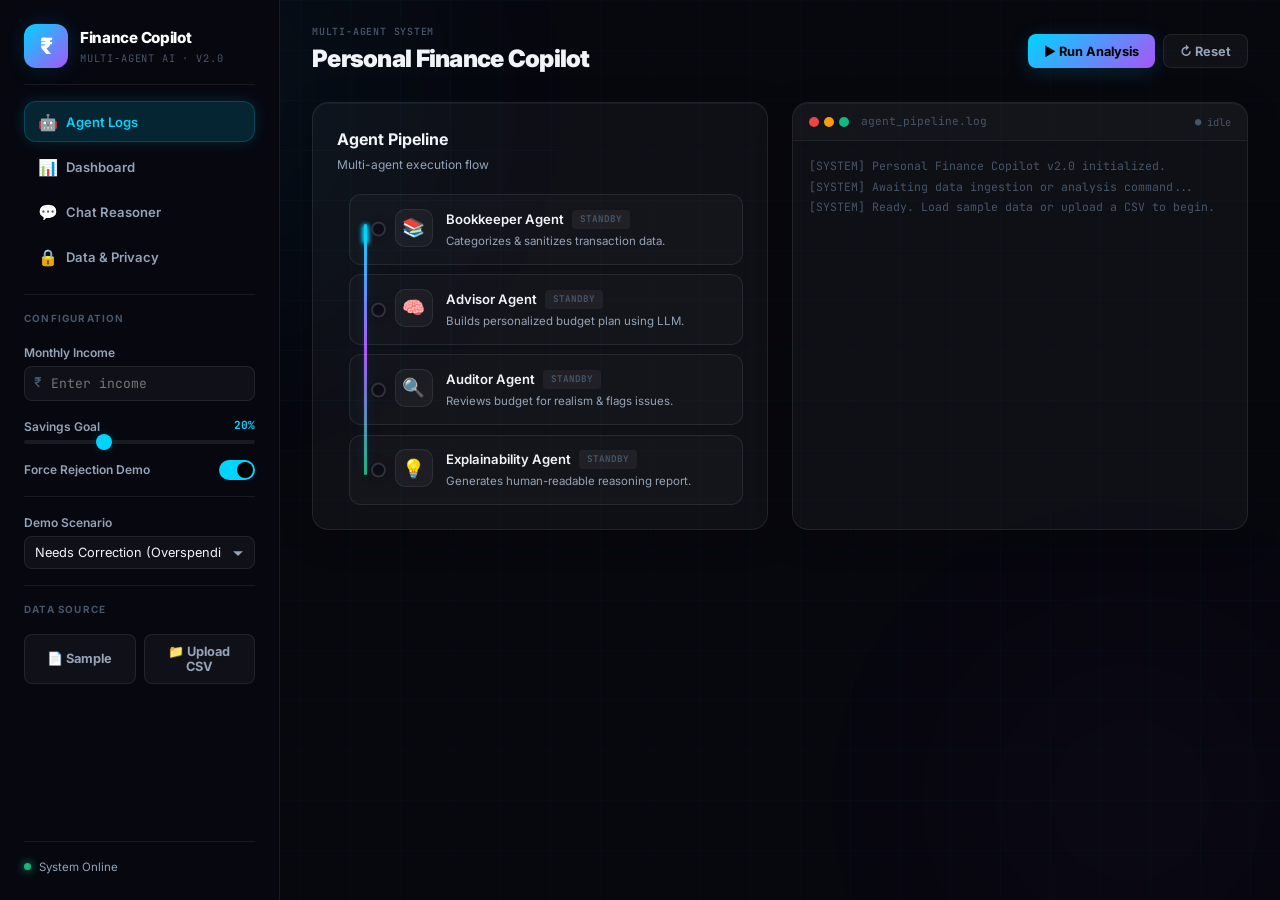
==== index.html @ b829ddfb "Initial commit: Personal Finance Copilot" ====
<!DOCTYPE html>
<html lang="en">
<head>
    <meta charset="UTF-8">
    <meta name="viewport" content="width=device-width, initial-scale=1.0">
    <title>Personal Finance Copilot — Multi-Agent AI System</title>
    <meta name="description" content="A self-correcting multi-agent AI copilot that categorizes transactions, builds realistic budgets, and suggests saving actions using agentic AI.">
    <link rel="preconnect" href="https://fonts.googleapis.com">
    <link href="https://fonts.googleapis.com/css2?family=Inter:wght@300;400;500;600;700;800;900&family=JetBrains+Mono:wght@400;500;600;700&display=swap" rel="stylesheet">
    <link rel="stylesheet" href="style.css">
</head>
<body>

    <!-- Animated Background -->
    <div class="bg-grid"></div>
    <div class="bg-glow bg-glow-1"></div>
    <div class="bg-glow bg-glow-2"></div>

    <!-- Rejection Flash -->
    <div class="rejection-flash" id="rejection-flash"></div>

    <!-- Mobile Header -->
    <header class="mobile-header" id="mobile-header">
        <button class="hamburger" id="hamburger" aria-label="Open menu">
            <span></span><span></span><span></span>
        </button>
        <span class="mobile-title">Personal Finance Copilot</span>
    </header>

    <!-- Sidebar Overlay -->
    <div class="sidebar-overlay" id="sidebar-overlay"></div>

    <!-- App Shell -->
    <div class="app-shell">

        <!-- SIDEBAR -->
        <aside class="sidebar" id="sidebar">
            <div class="sidebar-inner">

                <!-- Logo -->
                <div class="logo">
                    <div class="logo-icon">₹</div>
                    <div>
                        <div class="logo-name">Finance Copilot</div>
                        <div class="logo-tag">Multi-Agent AI · v2.0</div>
                    </div>
                </div>

                <div class="divider"></div>

                <!-- Navigation -->
                <nav class="nav" id="nav">
                    <button class="nav-item active" data-view="agents">
                        <span class="nav-emoji">🤖</span> Agent Logs
                    </button>
                    <button class="nav-item" data-view="dashboard">
                        <span class="nav-emoji">📊</span> Dashboard
                    </button>
                    <button class="nav-item" data-view="chat">
                        <span class="nav-emoji">💬</span> Chat Reasoner
                    </button>
                    <button class="nav-item" data-view="data">
                        <span class="nav-emoji">🔒</span> Data & Privacy
                    </button>
                </nav>

                <div class="divider"></div>

                <!-- Config Section -->
                <div class="section-label">Configuration</div>

                <div class="field">
                    <label for="income-input">Monthly Income</label>
                    <div class="input-wrap">
                        <span class="input-prefix">₹</span>
                        <input type="number" id="income-input" class="input" placeholder="Enter income" min="0">
                    </div>
                </div>

                <div class="field">
                    <label>
                        Savings Goal
                        <span class="badge" id="goal-badge">20%</span>
                    </label>
                    <input type="range" id="goal-slider" class="range-slider" min="5" max="50" value="20">
                </div>

                <div class="field">
                    <label class="toggle-label">
                        Force Rejection Demo
                        <label class="switch">
                            <input type="checkbox" id="demo-toggle" checked>
                            <span class="switch-track"><span class="switch-thumb"></span></span>
                        </label>
                    </label>
                </div>

                <div class="divider"></div>

                <!-- Scenario -->
                <div class="field">
                    <label for="scenario-select">Demo Scenario</label>
                    <div class="select-wrap">
                        <select id="scenario-select" class="select">
                            <option value="needs-correction">Needs Correction (Overspending)</option>
                            <option value="direct-pass">Clean Pass (Balanced)</option>
                            <option value="frugal">Frugal Lifestyle</option>
                        </select>
                    </div>
                </div>

                <div class="divider"></div>

                <!-- Data -->
                <div class="section-label">Data Source</div>
                <div class="btn-row">
                    <button class="btn btn-outline" id="btn-sample">📄 Sample</button>
                    <button class="btn btn-outline" id="btn-upload">📁 Upload CSV</button>
                    <input type="file" id="csv-file" accept=".csv" hidden>
                </div>

                <!-- Footer -->
                <div class="sidebar-footer">
                    <span class="status-dot"></span>
                    <span>System Online</span>
                </div>
            </div>
        </aside>

        <!-- MAIN CONTENT -->
        <main class="main" id="main">

            <!-- Top Bar -->
            <div class="topbar">
                <div>
                    <div class="topbar-pre">Multi-Agent System</div>
                    <h1 class="topbar-title">Personal Finance Copilot</h1>
                </div>
                <div class="topbar-actions">
                    <button class="btn btn-glow" id="btn-run">▶ Run Analysis</button>
                    <button class="btn btn-outline" id="btn-reset">↻ Reset</button>
                </div>
            </div>

            <!-- ======= VIEW: AGENTS ======= -->
            <section class="view active" id="view-agents">

                <div class="agents-grid">

                    <!-- Left: Agent Pipeline -->
                    <div class="card card-3d">
                        <div class="card-head">
                            <h2 class="card-title">Agent Pipeline</h2>
                            <p class="card-sub">Multi-agent execution flow</p>
                        </div>
                        <div class="pipeline">
                            <div class="pipe-line"></div>

                            <div class="agent-step" id="step-bookkeeper">
                                <div class="agent-icon">📚</div>
                                <div class="agent-body">
                                    <div class="agent-row">
                                        <span class="agent-name">Bookkeeper Agent</span>
                                        <span class="tag tag-standby" id="tag-bookkeeper">STANDBY</span>
                                    </div>
                                    <p class="agent-desc" id="desc-bookkeeper">Categorizes & sanitizes transaction data.</p>
                                </div>
                            </div>

                            <div class="agent-step" id="step-advisor">
                                <div class="agent-icon">🧠</div>
                                <div class="agent-body">
                                    <div class="agent-row">
                                        <span class="agent-name">Advisor Agent</span>
                                        <span class="tag tag-standby" id="tag-advisor">STANDBY</span>
                                    </div>
                                    <p class="agent-desc" id="desc-advisor">Builds personalized budget plan using LLM.</p>
                                </div>
                            </div>

                            <div class="agent-step" id="step-auditor">
                                <div class="agent-icon">🔍</div>
                                <div class="agent-body">
                                    <div class="agent-row">
                                        <span class="agent-name">Auditor Agent</span>
                                        <span class="tag tag-standby" id="tag-auditor">STANDBY</span>
                                    </div>
                                    <p class="agent-desc" id="desc-auditor">Reviews budget for realism & flags issues.</p>
                                </div>
                            </div>

                            <div class="agent-step" id="step-explainer">
                                <div class="agent-icon">💡</div>
                                <div class="agent-body">
                                    <div class="agent-row">
                                        <span class="agent-name">Explainability Agent</span>
                                        <span class="tag tag-standby" id="tag-explainer">STANDBY</span>
                                    </div>
                                    <p class="agent-desc" id="desc-explainer">Generates human-readable reasoning report.</p>
                                </div>
                            </div>
                        </div>
                    </div>

                    <!-- Right: Terminal -->
                    <div class="card card-3d terminal-card">
                        <div class="terminal-head">
                            <div class="terminal-dots">
                                <span class="tdot r"></span><span class="tdot y"></span><span class="tdot g"></span>
                            </div>
                            <span class="terminal-label">agent_pipeline.log</span>
                            <span class="terminal-status" id="terminal-status">● idle</span>
                        </div>
                        <div class="terminal-body" id="terminal-body">
                            <div class="log sys">[SYSTEM] Personal Finance Copilot v2.0 initialized.</div>
                            <div class="log sys">[SYSTEM] Awaiting data ingestion or analysis command...</div>
                        </div>
                    </div>
                </div>

                <!-- Explainability Output -->
                <div class="card card-3d" id="explain-card" style="display:none;">
                    <div class="card-head">
                        <h2 class="card-title">💡 Explainability Report</h2>
                        <p class="card-sub">Human-readable reasoning from the AI agents</p>
                    </div>
                    <div class="explain-content" id="explain-content"></div>
                </div>

            </section>

            <!-- ======= VIEW: DASHBOARD ======= -->
            <section class="view" id="view-dashboard">

                <!-- KPI Row -->
                <div class="kpi-row">
                    <div class="kpi card-3d">
                        <div class="kpi-label">Monthly Income</div>
                        <div class="kpi-val" id="kpi-income">₹1,25,000</div>
                        <div class="kpi-bar"><div class="kpi-fill fill-cyan" style="width:100%"></div></div>
                    </div>
                    <div class="kpi card-3d">
                        <div class="kpi-label">Total Expenses</div>
                        <div class="kpi-val" id="kpi-expenses">₹64,500</div>
                        <div class="kpi-bar"><div class="kpi-fill fill-rose" id="bar-expenses" style="width:52%"></div></div>
                    </div>
                    <div class="kpi card-3d">
                        <div class="kpi-label">Savings Goal</div>
                        <div class="kpi-val" id="kpi-goal">₹25,000</div>
                        <div class="kpi-bar"><div class="kpi-fill fill-violet" id="bar-goal" style="width:20%"></div></div>
                    </div>
                    <div class="kpi card-3d">
                        <div class="kpi-label">Net Balance</div>
                        <div class="kpi-val" id="kpi-balance">₹35,500</div>
                        <div class="kpi-bar"><div class="kpi-fill fill-emerald" id="bar-balance" style="width:28%"></div></div>
                    </div>
                </div>

                <div class="charts-row">
                    <!-- Donut -->
                    <div class="card card-3d">
                        <div class="card-head">
                            <h2 class="card-title">Spending Breakdown</h2>
                        </div>
                        <div class="donut-area">
                            <div class="donut-wrap">
                                <svg viewBox="0 0 36 36" class="donut-svg" id="donut-svg">
                                    <circle cx="18" cy="18" r="15.9" fill="none" stroke="rgba(255,255,255,0.05)" stroke-width="3"/>
                                </svg>
                                <div class="donut-center" id="donut-center">₹64,500</div>
                            </div>
                            <div class="legend" id="legend"></div>
                        </div>
                    </div>

                    <!-- Budget Bars -->
                    <div class="card card-3d">
                        <div class="card-head">
                            <h2 class="card-title">Budget vs Actual</h2>
                        </div>
                        <div class="budget-bars" id="budget-bars"></div>
                    </div>
                </div>

                <!-- Alerts -->
                <div class="card card-3d">
                    <div class="card-head">
                        <h2 class="card-title">🔔 Smart Alerts</h2>
                    </div>
                    <div class="alerts-list" id="alerts-list"></div>
                </div>

            </section>

            <!-- ======= VIEW: CHAT ======= -->
            <section class="view" id="view-chat">
                <div class="card card-3d chat-card">
                    <div class="card-head">
                        <h2 class="card-title">💬 Copilot Chat Reasoner</h2>
                        <p class="card-sub">Ask about your finances — the AI agents will reason through it</p>
                    </div>

                    <div class="suggestions">
                        <button class="pill" data-q="Where is most of my money going?">💸 Where does my money go?</button>
                        <button class="pill" data-q="How can I save more each month?">💡 How to save more?</button>
                        <button class="pill" data-q="Is my food spending too high?">🍔 Food too high?</button>
                        <button class="pill" data-q="Give me a 3-month savings plan">📈 3-month plan</button>
                    </div>

                    <div class="chat-messages" id="chat-messages">
                        <div class="msg msg-ai">
                            <div class="msg-avatar">🤖</div>
                            <div class="msg-bubble">Hello! I'm your Personal Finance Copilot. Ask me anything about your spending, budget, or savings goals.</div>
                        </div>
                    </div>

                    <form class="chat-form" id="chat-form">
                        <input type="text" id="chat-input" class="chat-input" placeholder="Ask about your finances..." autocomplete="off">
                        <button type="submit" class="btn btn-glow chat-send">Send</button>
                    </form>
                </div>
            </section>

            <!-- ======= VIEW: DATA ======= -->
            <section class="view" id="view-data">
                <div class="card card-3d">
                    <div class="card-head">
                        <h2 class="card-title">🔒 Data & Privacy</h2>
                        <p class="card-sub">All transaction data stays in your browser. Nothing is sent to external servers.</p>
                    </div>

                    <div class="privacy-features">
                        <div class="priv-item">
                            <span class="priv-icon">🛡️</span>
                            <div>
                                <strong>PII Masking</strong>
                                <p>The Bookkeeper agent automatically masks personal identifiers before any analysis.</p>
                            </div>
                        </div>
                        <div class="priv-item">
                            <span class="priv-icon">🔐</span>
                            <div>
                                <strong>Local-First</strong>
                                <p>All data processing happens client-side. No data leaves your browser.</p>
                            </div>
                        </div>
                        <div class="priv-item">
                            <span class="priv-icon">🗑️</span>
                            <div>
                                <strong>Ephemeral Sessions</strong>
                                <p>Data is cleared when you close the browser tab. No cookies or tracking.</p>
                            </div>
                        </div>
                    </div>
                </div>

                <div class="card card-3d">
                    <div class="card-head">
                        <h2 class="card-title">📋 Transaction Log</h2>
                        <p class="card-sub">Currently loaded transactions</p>
                    </div>
                    <div class="table-wrap">
                        <table class="data-table">
                            <thead>
                                <tr>
                                    <th>Date</th>
                                    <th>Category</th>
                                    <th>Merchant</th>
                                    <th>Amount</th>
                                </tr>
                            </thead>
                            <tbody id="tx-tbody"></tbody>
                        </table>
                    </div>
                </div>
            </section>

        </main>
    </div>

    <script src="app.js"></script>
</body>
</html>
---- style.css ----
/* =====================================================
   Personal Finance Copilot — Premium Design System
   ===================================================== */
@import url('https://fonts.googleapis.com/css2?family=Inter:wght@300;400;500;600;700;800;900&family=JetBrains+Mono:wght@400;500;600;700&display=swap');

:root {
    --bg: #07070e;
    --bg2: #0d0d18;
    --card: rgba(255,255,255,0.035);
    --card-hover: rgba(255,255,255,0.06);
    --border: rgba(255,255,255,0.08);
    --border-glow: rgba(0,210,255,0.3);
    --cyan: #00d4ff;
    --violet: #a855f7;
    --emerald: #10b981;
    --rose: #f43f5e;
    --amber: #f59e0b;
    --cyan-g: rgba(0,212,255,0.15);
    --violet-g: rgba(168,85,247,0.12);
    --emerald-g: rgba(16,185,129,0.12);
    --rose-g: rgba(244,63,94,0.12);
    --t1: #f0f4f8;
    --t2: #94a3b8;
    --t3: #475569;
    --sans: 'Inter', system-ui, -apple-system, sans-serif;
    --mono: 'JetBrains Mono', 'Fira Code', monospace;
    --r1: 8px;
    --r2: 12px;
    --r3: 16px;
}

/* ==================== RESET ==================== */
*, *::before, *::after { box-sizing: border-box; margin: 0; padding: 0; }
html { scroll-behavior: smooth; }
body {
    font-family: var(--sans);
    background: var(--bg);
    color: var(--t1);
    min-height: 100vh;
    overflow-x: hidden;
    line-height: 1.6;
    -webkit-font-smoothing: antialiased;
}
::selection { background: var(--cyan); color: #000; }

/* Scrollbar */
::-webkit-scrollbar { width: 5px; }
::-webkit-scrollbar-track { background: transparent; }
::-webkit-scrollbar-thumb { background: rgba(255,255,255,0.08); border-radius: 10px; }
::-webkit-scrollbar-thumb:hover { background: var(--cyan); }

/* ==================== ANIMATED BACKGROUND ==================== */
.bg-grid {
    position: fixed; inset: 0; z-index: 0; pointer-events: none;
    background-image:
        linear-gradient(rgba(0,212,255,0.025) 1px, transparent 1px),
        linear-gradient(90deg, rgba(0,212,255,0.025) 1px, transparent 1px);
    background-size: 50px 50px;
    animation: gridDrift 30s linear infinite;
}
@keyframes gridDrift {
    to { background-position: 50px 50px; }
}
.bg-glow {
    position: fixed; border-radius: 50%; pointer-events: none; z-index: 0;
    filter: blur(120px); opacity: 0.4;
}
.bg-glow-1 {
    width: 600px; height: 600px; top: -200px; left: -100px;
    background: radial-gradient(circle, rgba(0,212,255,0.2), transparent 70%);
}
.bg-glow-2 {
    width: 500px; height: 500px; bottom: -150px; right: -100px;
    background: radial-gradient(circle, rgba(168,85,247,0.15), transparent 70%);
}

/* Rejection Flash */
.rejection-flash {
    position: fixed; inset: 0; z-index: 9999; pointer-events: none;
    background: radial-gradient(circle, rgba(244,63,94,0.3), rgba(244,63,94,0.1));
    opacity: 0; transition: opacity 0.2s;
}
.rejection-flash.active { opacity: 1; }

/* ==================== LAYOUT ==================== */
.app-shell {
    position: relative; z-index: 1;
    display: grid;
    grid-template-columns: 280px 1fr;
    min-height: 100vh;
    width: 100%;
}

/* ==================== SIDEBAR ==================== */
.sidebar {
    background: rgba(8,8,16,0.95);
    backdrop-filter: blur(20px); -webkit-backdrop-filter: blur(20px);
    border-right: 1px solid var(--border);
    display: flex; flex-direction: column;
    height: 100vh; position: sticky; top: 0;
    overflow-y: auto;
}
.sidebar-inner {
    padding: 1.5rem; display: flex; flex-direction: column; gap: 1rem; flex: 1;
}

/* Logo */
.logo { display: flex; align-items: center; gap: 0.75rem; }
.logo-icon {
    width: 44px; height: 44px; border-radius: 12px;
    background: linear-gradient(135deg, var(--cyan), var(--violet));
    display: flex; align-items: center; justify-content: center;
    font-size: 1.4rem; font-weight: 900; color: #fff;
    box-shadow: 0 0 25px var(--cyan-g), 0 4px 15px rgba(0,0,0,0.3);
    flex-shrink: 0;
    transition: transform 0.3s, box-shadow 0.3s;
}
.logo-icon:hover { transform: scale(1.08); box-shadow: 0 0 35px var(--cyan-g); }
.logo-name { font-size: 0.95rem; font-weight: 800; color: #fff; letter-spacing: -0.02em; }
.logo-tag { font-size: 0.65rem; font-family: var(--mono); color: var(--t3); text-transform: uppercase; letter-spacing: 0.08em; }

.divider { height: 1px; background: var(--border); }

/* Nav */
.nav { display: flex; flex-direction: column; gap: 4px; }
.nav-item {
    background: none; border: 1px solid transparent;
    padding: 0.6rem 0.8rem; border-radius: var(--r2);
    color: var(--t2); font-family: var(--sans); font-weight: 600; font-size: 0.82rem;
    text-align: left; display: flex; align-items: center; gap: 0.5rem;
    cursor: pointer; transition: all 0.25s ease;
}
.nav-item:hover {
    background: var(--card-hover); color: var(--t1);
    transform: translateY(-1px);
    box-shadow: 0 4px 16px rgba(0,0,0,0.2);
}
.nav-item.active {
    background: var(--cyan-g); color: var(--cyan);
    border-color: rgba(0,212,255,0.2);
    box-shadow: 0 0 15px var(--cyan-g);
}
.nav-emoji { font-size: 1rem; }

/* Section label */
.section-label {
    font-size: 0.62rem; font-weight: 700; color: var(--t3);
    text-transform: uppercase; letter-spacing: 0.12em;
}

/* Form fields */
.field { display: flex; flex-direction: column; gap: 4px; }
.field label {
    font-size: 0.75rem; font-weight: 600; color: var(--t2);
    display: flex; justify-content: space-between; align-items: center;
}
.input-wrap { position: relative; }
.input-prefix {
    position: absolute; left: 10px; top: 50%; transform: translateY(-50%);
    color: var(--t3); font-weight: 600; font-size: 0.85rem; pointer-events: none;
}
.input {
    width: 100%; background: rgba(255,255,255,0.04);
    border: 1px solid var(--border); border-radius: var(--r1);
    padding: 0.5rem 0.6rem 0.5rem 1.6rem;
    color: var(--t1); font-family: var(--mono); font-size: 0.82rem;
    outline: none; transition: all 0.3s;
}
.input:focus { border-color: var(--cyan); box-shadow: 0 0 15px var(--cyan-g); }

/* Range slider */
.range-slider {
    -webkit-appearance: none; width: 100%; height: 4px;
    background: rgba(255,255,255,0.08); border-radius: 2px;
    outline: none; cursor: pointer;
}
.range-slider::-webkit-slider-thumb {
    -webkit-appearance: none; width: 16px; height: 16px; border-radius: 50%;
    background: var(--cyan); box-shadow: 0 0 12px var(--cyan-g);
    cursor: pointer; transition: transform 0.15s;
}
.range-slider::-webkit-slider-thumb:hover { transform: scale(1.3); }

.badge {
    font-size: 0.7rem; font-weight: 700; color: var(--cyan);
    font-family: var(--mono);
}

/* Toggle switch */
.toggle-label { display: flex; justify-content: space-between; align-items: center; width: 100%; }
.switch { position: relative; display: inline-block; cursor: pointer; }
.switch input { position: absolute; opacity: 0; width: 0; height: 0; }
.switch-track {
    display: block; width: 36px; height: 20px; border-radius: 20px;
    background: rgba(255,255,255,0.1); transition: background 0.3s;
    position: relative;
}
.switch-thumb {
    position: absolute; top: 2px; left: 2px; width: 16px; height: 16px;
    border-radius: 50%; background: var(--t2); transition: all 0.3s;
}
.switch input:checked ~ .switch-track { background: var(--cyan); }
.switch input:checked ~ .switch-track .switch-thumb {
    transform: translateX(16px); background: #000;
}

/* Select dropdown */
.select-wrap { position: relative; }
.select {
    width: 100%; background: rgba(255,255,255,0.04);
    border: 1px solid var(--border); border-radius: var(--r1);
    padding: 0.5rem 2rem 0.5rem 0.6rem;
    color: var(--t1); font-size: 0.8rem; font-family: var(--sans);
    outline: none; cursor: pointer; transition: all 0.3s;
    -webkit-appearance: none; -moz-appearance: none; appearance: none;
    background-image: url("data:image/svg+xml,%3Csvg xmlns='http://www.w3.org/2000/svg' width='12' height='12' fill='%2394a3b8' viewBox='0 0 16 16'%3E%3Cpath d='M1.5 5.5l6.5 6.5 6.5-6.5'/%3E%3C/svg%3E");
    background-repeat: no-repeat; background-position: right 10px center;
}
.select:focus { border-color: var(--cyan); box-shadow: 0 0 15px var(--cyan-g); }
.select option { background: #12121e; color: var(--t1); }

/* Buttons */
.btn {
    border: none; border-radius: var(--r1); font-family: var(--sans);
    font-weight: 700; font-size: 0.8rem; cursor: pointer;
    display: inline-flex; align-items: center; justify-content: center; gap: 0.3rem;
    padding: 0.55rem 1rem; transition: all 0.25s ease;
    position: relative; overflow: hidden;
}
.btn::after {
    content: ''; position: absolute; inset: 0;
    background: linear-gradient(135deg, rgba(255,255,255,0.12), transparent);
    opacity: 0; transition: opacity 0.3s;
}
.btn:hover::after { opacity: 1; }
.btn:hover { transform: translateY(-2px); box-shadow: 0 6px 20px rgba(0,0,0,0.25); }
.btn:active { transform: translateY(0); }

.btn-glow {
    background: linear-gradient(135deg, var(--cyan), var(--violet));
    color: #000; box-shadow: 0 4px 20px var(--cyan-g);
}
.btn-glow:hover { box-shadow: 0 6px 30px var(--cyan-g), 0 0 40px var(--violet-g); }

.btn-outline {
    background: rgba(255,255,255,0.04); color: var(--t2);
    border: 1px solid var(--border);
}
.btn-outline:hover {
    border-color: var(--cyan); color: var(--cyan);
    background: var(--cyan-g); box-shadow: 0 0 15px var(--cyan-g);
}

.btn-row { display: grid; grid-template-columns: 1fr 1fr; gap: 0.5rem; }

/* Sidebar footer */
.sidebar-footer {
    margin-top: auto; padding-top: 1rem; border-top: 1px solid var(--border);
    display: flex; align-items: center; gap: 0.5rem;
    font-size: 0.72rem; color: var(--t2);
}
.status-dot {
    width: 7px; height: 7px; border-radius: 50%; background: var(--emerald);
    box-shadow: 0 0 10px var(--emerald); animation: pulse 2s infinite;
}
@keyframes pulse { 0%,100% { opacity:1; } 50% { opacity:0.4; } }

/* ==================== MAIN WORKSPACE ==================== */
.main {
    padding: 1.5rem 2rem; overflow-y: auto; min-width: 0;
    display: flex; flex-direction: column; gap: 1.5rem;
}

.topbar {
    display: flex; justify-content: space-between; align-items: center;
    flex-wrap: wrap; gap: 1rem;
}
.topbar-pre {
    font-size: 0.62rem; font-family: var(--mono); color: var(--t3);
    text-transform: uppercase; letter-spacing: 0.08em; font-weight: 600;
}
.topbar-title { font-size: 1.5rem; font-weight: 900; letter-spacing: -0.03em; }
.topbar-actions { display: flex; gap: 0.5rem; flex-wrap: wrap; }

/* ==================== CARDS (3D) ==================== */
.card {
    background: var(--card); border: 1px solid var(--border);
    border-radius: var(--r3); padding: 1.5rem;
    transition: all 0.35s ease;
}
.card-3d {
    box-shadow: 0 8px 32px rgba(0,0,0,0.25), inset 0 1px 0 rgba(255,255,255,0.04);
}
.card-3d:hover {
    transform: translateY(-4px);
    box-shadow: 0 16px 48px rgba(0,0,0,0.35), 0 0 25px var(--cyan-g),
                inset 0 1px 0 rgba(255,255,255,0.06);
    border-color: rgba(0,212,255,0.18);
}
.card-head { margin-bottom: 1.25rem; }
.card-title { font-size: 1rem; font-weight: 700; }
.card-sub { font-size: 0.75rem; color: var(--t2); margin-top: 2px; }

/* ==================== VIEWS ==================== */
.view { display: none; flex-direction: column; gap: 1.5rem; width: 100%; }
.view.active { display: flex; animation: viewIn 0.4s ease; }
@keyframes viewIn { from { opacity:0; transform:translateY(12px); } to { opacity:1; transform:translateY(0); } }

/* ==================== AGENT PIPELINE ==================== */
.agents-grid { display: grid; grid-template-columns: 1fr 1fr; gap: 1.5rem; }

.pipeline { position: relative; display: flex; flex-direction: column; gap: 0rem; padding-left: 0px; }
.pipe-line {
    position: absolute; left: 27px; top: 30px; bottom: 30px; width: 3px;
    background: linear-gradient(to bottom, var(--cyan), var(--violet), var(--emerald));
    z-index: 0; border-radius: 3px;
    box-shadow: 0 0 12px var(--cyan-g), 0 0 4px var(--violet-g);
    overflow: visible;
}
.pipe-line::before {
    content: ''; position: absolute; left: -2px; top: 0; width: 7px; height: 20px;
    background: var(--cyan); border-radius: 4px; filter: blur(2px);
    animation: pipePulse 3s ease-in-out infinite;
}
@keyframes pipePulse {
    0% { top: 0; opacity: 1; }
    100% { top: calc(100% - 20px); opacity: 0.3; }
}

/* Connection nodes on the pipe */
.agent-step { position: relative; z-index: 1; }
.agent-step::before {
    content: ''; position: absolute; left: 21px; top: 50%; transform: translateY(-50%);
    width: 15px; height: 15px; border-radius: 50%; z-index: 3;
    background: var(--bg2); border: 2.5px solid rgba(255,255,255,0.15);
    box-shadow: 0 0 8px rgba(0,0,0,0.3);
    transition: all 0.4s;
}
.agent-step.active::before { border-color: var(--cyan); box-shadow: 0 0 14px var(--cyan-g); background: rgba(0,212,255,0.15); }
.agent-step.completed::before { border-color: var(--emerald); box-shadow: 0 0 14px var(--emerald-g); background: rgba(16,185,129,0.15); }
.agent-step.rejected::before { border-color: var(--rose); box-shadow: 0 0 14px var(--rose-g); background: rgba(244,63,94,0.15); }

.agent-step {
    display: flex; align-items: flex-start; gap: 0.85rem;
    background: rgba(255,255,255,0.025); border: 1px solid var(--border);
    border-radius: var(--r2); padding: 0.85rem 1rem 0.85rem 2.8rem;
    margin-left: 12px;
    transition: all 0.3s ease;
}
.agent-step:not(:last-child) { margin-bottom: 0; }
.agent-step + .agent-step { margin-top: 0.6rem; }
.agent-step:hover {
    transform: translateY(-2px);
    box-shadow: 0 6px 20px rgba(0,0,0,0.2);
    border-color: rgba(255,255,255,0.14);
}
.agent-step.active {
    border-color: var(--cyan); box-shadow: 0 0 25px var(--cyan-g);
    animation: stepPulse 2s infinite;
}
.agent-step.completed { border-color: var(--emerald); background: var(--emerald-g); }
.agent-step.rejected {
    border-color: var(--rose); box-shadow: 0 0 25px var(--rose-g);
    animation: rejectShake 0.5s;
}

@keyframes stepPulse { 0%,100% { box-shadow: 0 0 15px var(--cyan-g); } 50% { box-shadow: 0 0 35px var(--cyan-g); } }
@keyframes rejectShake { 0%,100% { transform: translateX(0); } 20% { transform: translateX(-5px); } 40% { transform: translateX(5px); } 60% { transform: translateX(-3px); } 80% { transform: translateX(3px); } }

.agent-icon {
    width: 38px; height: 38px; border-radius: 10px;
    background: rgba(255,255,255,0.04); border: 1px solid var(--border);
    display: flex; align-items: center; justify-content: center;
    font-size: 1.15rem; flex-shrink: 0; transition: all 0.3s;
}
.agent-step.active .agent-icon { background: var(--cyan-g); border-color: var(--cyan); }
.agent-step.completed .agent-icon { background: var(--emerald-g); border-color: var(--emerald); }

.agent-body { flex: 1; min-width: 0; }
.agent-row { display: flex; align-items: center; gap: 0.5rem; flex-wrap: wrap; }
.agent-name { font-size: 0.82rem; font-weight: 600; }
.agent-desc { font-size: 0.72rem; color: var(--t2); margin-top: 2px; }

.tag {
    font-size: 0.58rem; font-family: var(--mono); font-weight: 700;
    padding: 2px 8px; border-radius: 4px; white-space: nowrap;
}
.tag-standby { background: rgba(255,255,255,0.05); color: var(--t3); }
.tag-running { background: var(--cyan-g); color: var(--cyan); animation: blink 1.2s infinite; }
.tag-done { background: var(--emerald-g); color: var(--emerald); }
.tag-fail { background: var(--rose-g); color: var(--rose); }
@keyframes blink { 0%,100% { opacity:1; } 50% { opacity:0.4; } }

/* ==================== TERMINAL ==================== */
.terminal-card { display: flex; flex-direction: column; padding: 0; overflow: hidden; }
.terminal-head {
    display: flex; align-items: center; gap: 0.75rem;
    padding: 0.6rem 1rem; background: rgba(255,255,255,0.02);
    border-bottom: 1px solid rgba(255,255,255,0.06);
}
.terminal-dots { display: flex; gap: 5px; }
.tdot { width: 10px; height: 10px; border-radius: 50%; }
.tdot.r { background: #ef4444; } .tdot.y { background: #f59e0b; } .tdot.g { background: #10b981; }
.terminal-label { font-family: var(--mono); font-size: 0.7rem; color: var(--t3); }
.terminal-status {
    margin-left: auto; font-family: var(--mono); font-size: 0.65rem; color: var(--t3);
}

.terminal-body {
    padding: 1rem; flex: 1; min-height: 300px; max-height: 500px;
    overflow-y: auto; display: flex; flex-direction: column; gap: 3px;
    font-family: var(--mono); font-size: 0.72rem; line-height: 1.5;
}

.log { opacity: 0; animation: logIn 0.3s forwards; white-space: pre-wrap; word-break: break-word; }
@keyframes logIn { from { opacity:0; transform:translateY(4px); } to { opacity:1; transform:translateY(0); } }
.log.sys { color: var(--t3); }
.log.book { color: #6ee7b7; }
.log.adv { color: #c4b5fd; }
.log.aud { color: #fbbf24; }
.log.aud-pass { color: #34d399; }
.log.aud-fail { color: #fca5a5; }
.log.explain { color: #67e8f9; }
.log.error { color: var(--rose); }

.log-json {
    background: rgba(255,255,255,0.02); border: 1px solid rgba(255,255,255,0.05);
    border-radius: 6px; padding: 0.5rem; margin: 4px 0; font-size: 0.68rem;
    color: #6ee7b7; overflow-x: auto;
}
.log-json.rejected { color: #fca5a5; border-color: rgba(244,63,94,0.15); }

/* ==================== EXPLAINABILITY ==================== */
.explain-content {
    background: rgba(255,255,255,0.02); border: 1px solid var(--border);
    border-radius: var(--r2); padding: 1.25rem;
    font-size: 0.82rem; color: var(--t2); line-height: 1.7;
    white-space: pre-wrap;
}

/* ==================== KPI ROW ==================== */
.kpi-row { display: grid; grid-template-columns: repeat(4,1fr); gap: 1rem; }
.kpi { text-align: center; }
.kpi-label { font-size: 0.7rem; color: var(--t3); font-weight: 600; text-transform: uppercase; letter-spacing: 0.06em; }
.kpi-val { font-size: 1.35rem; font-weight: 800; font-family: var(--mono); margin: 0.4rem 0; }
.kpi-bar { height: 4px; background: rgba(255,255,255,0.06); border-radius: 2px; overflow: hidden; }
.kpi-fill { height: 100%; border-radius: 2px; transition: width 0.8s ease; }
.fill-cyan { background: var(--cyan); box-shadow: 0 0 8px var(--cyan-g); }
.fill-rose { background: var(--rose); box-shadow: 0 0 8px var(--rose-g); }
.fill-violet { background: var(--violet); box-shadow: 0 0 8px var(--violet-g); }
.fill-emerald { background: var(--emerald); box-shadow: 0 0 8px var(--emerald-g); }

/* ==================== CHARTS ==================== */
.charts-row { display: grid; grid-template-columns: 1fr 1fr; gap: 1.5rem; }
.donut-area { display: flex; align-items: center; gap: 2rem; flex-wrap: wrap; justify-content: center; }
.donut-wrap { position: relative; width: 150px; height: 150px; flex-shrink: 0; }
.donut-svg { width: 100%; height: 100%; transform: rotate(-90deg); }
.donut-center {
    position: absolute; inset: 0; display: flex; align-items: center; justify-content: center;
    font-family: var(--mono); font-weight: 800; font-size: 0.9rem; color: var(--t1);
}
.legend { display: flex; flex-direction: column; gap: 0.5rem; }
.legend-item { display: flex; align-items: center; gap: 0.5rem; font-size: 0.75rem; }
.legend-dot { width: 10px; height: 10px; border-radius: 3px; flex-shrink: 0; }
.legend-val { margin-left: auto; font-family: var(--mono); font-weight: 600; color: var(--t1); font-size: 0.72rem; }

/* Budget Bars */
.budget-bars { display: flex; flex-direction: column; gap: 1rem; }
.budget-item {}
.budget-label { display: flex; justify-content: space-between; font-size: 0.75rem; margin-bottom: 4px; }
.budget-name { font-weight: 600; }
.budget-val { font-family: var(--mono); color: var(--t2); font-size: 0.7rem; }
.budget-track { height: 8px; background: rgba(255,255,255,0.06); border-radius: 4px; overflow: hidden; position: relative; }
.budget-fill {
    height: 100%; border-radius: 4px; transition: width 0.8s ease;
    position: relative;
}
.budget-fill::after {
    content: ''; position: absolute; right: 0; top: 0; bottom: 0; width: 20px;
    background: linear-gradient(90deg, transparent, rgba(255,255,255,0.3));
    border-radius: 0 4px 4px 0;
}

/* Alerts */
.alerts-list { display: flex; flex-direction: column; gap: 0.5rem; }
.alert-item {
    display: flex; align-items: center; gap: 0.75rem;
    padding: 0.75rem 1rem; border-radius: var(--r2);
    background: rgba(255,255,255,0.02); border: 1px solid var(--border);
    font-size: 0.78rem; transition: all 0.25s;
}
.alert-item:hover {
    transform: translateY(-2px);
    box-shadow: 0 4px 15px rgba(0,0,0,0.15);
}
.alert-item.warn { border-left: 3px solid var(--amber); }
.alert-item.danger { border-left: 3px solid var(--rose); }
.alert-item.good { border-left: 3px solid var(--emerald); }
.alert-icon { font-size: 1.1rem; flex-shrink: 0; }
.alert-text { flex: 1; color: var(--t2); }

/* ==================== CHAT ==================== */
.chat-card { display: flex; flex-direction: column; height: calc(100vh - 160px); min-height: 400px; }

.suggestions { display: flex; gap: 0.5rem; flex-wrap: wrap; margin-bottom: 1rem; }
.pill {
    background: rgba(255,255,255,0.04); border: 1px solid var(--border);
    border-radius: 20px; padding: 0.4rem 0.85rem;
    font-size: 0.72rem; color: var(--t2); cursor: pointer;
    font-family: var(--sans); transition: all 0.25s;
}
.pill:hover {
    background: var(--cyan-g); border-color: var(--cyan); color: var(--cyan);
    transform: translateY(-2px);
    box-shadow: 0 4px 15px var(--cyan-g);
}

.chat-messages {
    flex: 1; overflow-y: auto; display: flex; flex-direction: column; gap: 1rem;
    padding: 0.5rem 0; min-height: 0;
}
.msg { display: flex; gap: 0.75rem; align-items: flex-start; animation: viewIn 0.3s ease; }
.msg-user { flex-direction: row-reverse; }
.msg-avatar {
    width: 34px; height: 34px; border-radius: 10px;
    display: flex; align-items: center; justify-content: center;
    font-size: 1rem; flex-shrink: 0;
    background: rgba(255,255,255,0.04); border: 1px solid var(--border);
}
.msg-user .msg-avatar { background: var(--violet-g); border-color: rgba(168,85,247,0.2); }
.msg-bubble {
    max-width: 75%; padding: 0.75rem 1rem; border-radius: 12px;
    font-size: 0.8rem; line-height: 1.6; color: var(--t2);
    background: rgba(255,255,255,0.03); border: 1px solid var(--border);
}
.msg-user .msg-bubble {
    background: var(--violet-g); border-color: rgba(168,85,247,0.15);
    color: var(--t1);
}
.msg-typing .msg-bubble::after {
    content: '●●●'; animation: typing 1s infinite; letter-spacing: 2px;
}
@keyframes typing { 0% { opacity:0.3; } 50% { opacity:1; } 100% { opacity:0.3; } }

.chat-form {
    display: flex; gap: 0.5rem; padding-top: 1rem;
    border-top: 1px solid var(--border); margin-top: auto;
}
.chat-input {
    flex: 1; background: rgba(255,255,255,0.04); border: 1px solid var(--border);
    border-radius: var(--r2); padding: 0.65rem 1rem;
    color: var(--t1); font-family: var(--sans); font-size: 0.82rem; outline: none;
    transition: all 0.3s;
}
.chat-input:focus { border-color: var(--cyan); box-shadow: 0 0 15px var(--cyan-g); }
.chat-send { flex-shrink: 0; }

/* ==================== DATA & PRIVACY ==================== */
.privacy-features { display: flex; flex-direction: column; gap: 1rem; }
.priv-item {
    display: flex; gap: 1rem; align-items: flex-start;
    padding: 1rem; border-radius: var(--r2);
    background: rgba(255,255,255,0.02); border: 1px solid var(--border);
    transition: all 0.25s;
}
.priv-item:hover {
    transform: translateY(-2px);
    box-shadow: 0 6px 20px rgba(0,0,0,0.15);
    border-color: rgba(255,255,255,0.12);
}
.priv-icon { font-size: 1.5rem; flex-shrink: 0; }
.priv-item strong { font-size: 0.85rem; color: var(--t1); }
.priv-item p { font-size: 0.75rem; color: var(--t2); margin-top: 2px; }

/* Table */
.table-wrap { overflow-x: auto; border: 1px solid var(--border); border-radius: var(--r1); }
.data-table { width: 100%; border-collapse: collapse; font-size: 0.75rem; }
.data-table th {
    padding: 0.65rem 0.85rem; background: rgba(255,255,255,0.03);
    border-bottom: 1px solid var(--border); font-weight: 600; color: var(--t2);
    text-align: left; white-space: nowrap;
}
.data-table td {
    padding: 0.6rem 0.85rem; border-bottom: 1px solid rgba(255,255,255,0.03);
    white-space: nowrap;
}
.data-table tr { transition: background 0.2s; }
.data-table tr:hover td { background: rgba(255,255,255,0.02); }
.cat-badge {
    font-size: 0.65rem; font-family: var(--mono); padding: 2px 8px;
    border-radius: 4px; background: rgba(255,255,255,0.05); color: var(--t3);
}
.amount-cell { text-align: right; font-family: var(--mono); font-weight: 700; color: var(--cyan); }

/* ==================== MOBILE HEADER ==================== */
.mobile-header {
    display: none; position: fixed; top: 0; left: 0; right: 0; z-index: 100;
    background: rgba(7,7,14,0.95); backdrop-filter: blur(16px);
    border-bottom: 1px solid var(--border);
    padding: 0.75rem 1rem; align-items: center; gap: 0.75rem;
}
.mobile-title { font-size: 0.9rem; font-weight: 700; }
.hamburger {
    background: none; border: 1px solid var(--border); border-radius: var(--r1);
    width: 38px; height: 38px; cursor: pointer;
    display: flex; flex-direction: column; align-items: center; justify-content: center; gap: 4px;
    padding: 8px; transition: all 0.3s;
}
.hamburger span {
    display: block; width: 18px; height: 2px; background: var(--t1);
    border-radius: 1px; transition: all 0.3s;
}
.hamburger.open span:nth-child(1) { transform: rotate(45deg) translate(4px, 4px); }
.hamburger.open span:nth-child(2) { opacity: 0; }
.hamburger.open span:nth-child(3) { transform: rotate(-45deg) translate(4px, -4px); }

.sidebar-overlay {
    display: none; position: fixed; inset: 0; z-index: 90;
    background: rgba(0,0,0,0.6); backdrop-filter: blur(4px);
}
.sidebar-overlay.open { display: block; }

/* ==================== RESPONSIVE ==================== */
@media (max-width: 1200px) {
    .kpi-row { grid-template-columns: repeat(2,1fr); }
}

@media (max-width: 1100px) {
    .agents-grid { grid-template-columns: 1fr; }
    .charts-row { grid-template-columns: 1fr; }
}

@media (max-width: 1024px) {
    .mobile-header { display: flex; }
    .app-shell { display: block; }
    .main { padding-top: 70px; padding-left: 1rem; padding-right: 1rem; }

    .sidebar {
        position: fixed; left: 0; top: 0; bottom: 0; z-index: 95;
        width: 280px; transform: translateX(-100%);
        transition: transform 0.35s ease;
    }
    .sidebar.open { transform: translateX(0); }
}

@media (max-width: 768px) {
    .main { padding: 60px 0.75rem 1rem; }
    .topbar { flex-direction: column; align-items: flex-start; }
    .topbar-title { font-size: 1.2rem; }
    .chat-card { height: auto; min-height: 70vh; }
}

@media (max-width: 600px) {
    .kpi-row { grid-template-columns: 1fr; }
    .btn-row { grid-template-columns: 1fr; }
    .suggestions { gap: 0.35rem; }
    .pill { font-size: 0.65rem; padding: 0.3rem 0.6rem; }
}
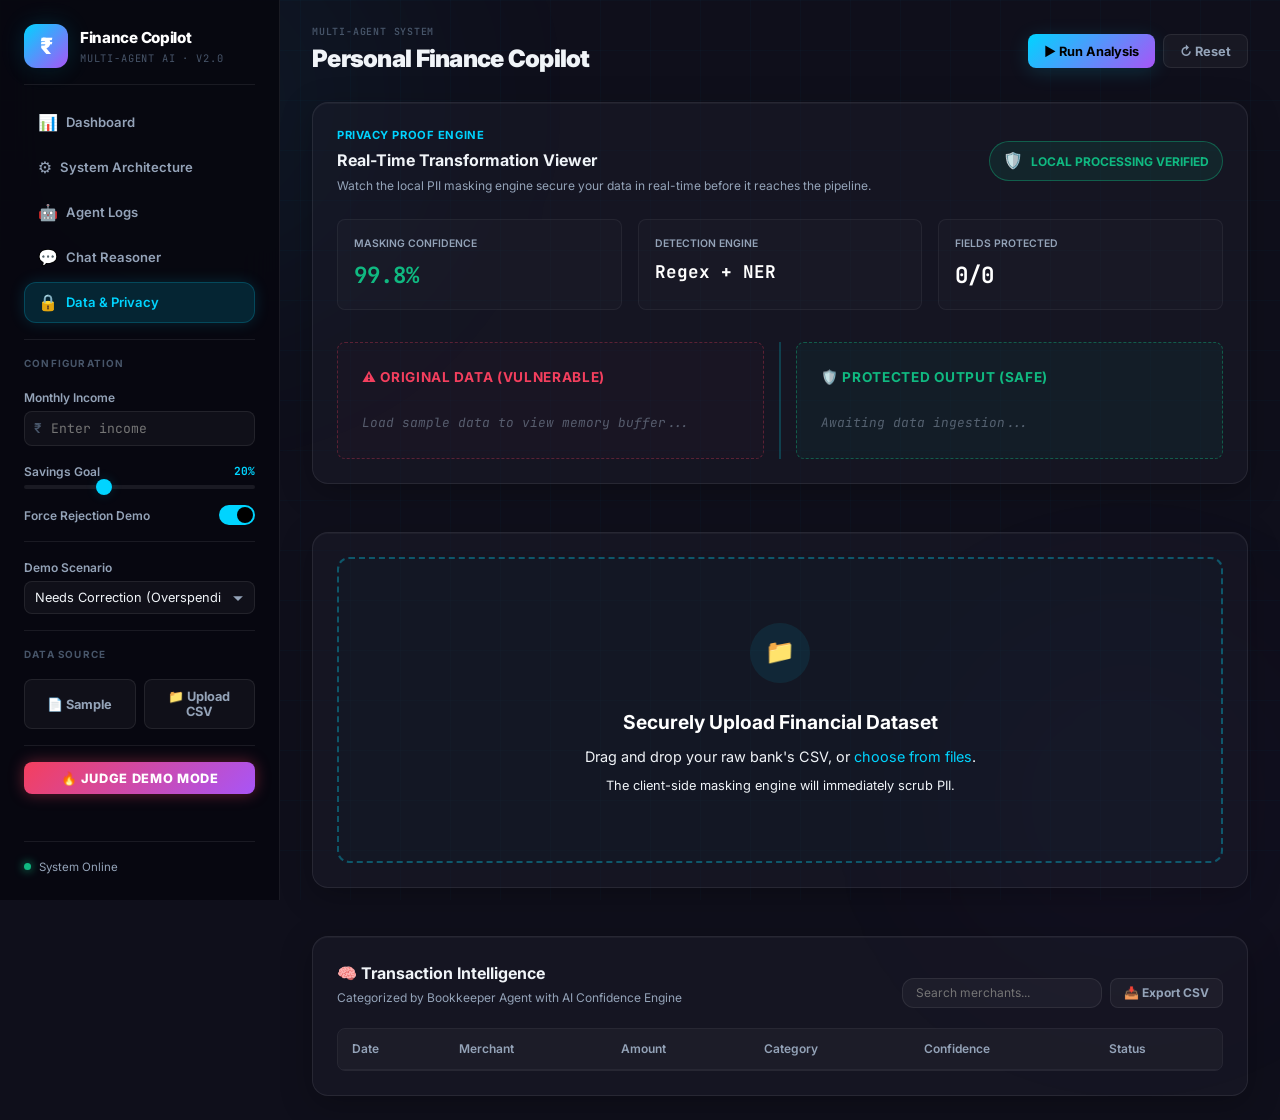
==== commit 04de5920: "Final 10/10 Hackathon Prototype: Real CSV processing, Persona engine, Forecasting" ====
--- a/index.html
+++ b/index.html
@@ -50,16 +50,19 @@
 
                 <!-- Navigation -->
                 <nav class="nav" id="nav">
-                    <button class="nav-item active" data-view="agents">
-                        <span class="nav-emoji">🤖</span> Agent Logs
-                    </button>
                     <button class="nav-item" data-view="dashboard">
                         <span class="nav-emoji">📊</span> Dashboard
+                    </button>
+                    <button class="nav-item" data-view="architecture">
+                        <span class="nav-emoji">⚙️</span> System Architecture
+                    </button>
+                    <button class="nav-item" data-view="agents">
+                        <span class="nav-emoji">🤖</span> Agent Logs
                     </button>
                     <button class="nav-item" data-view="chat">
                         <span class="nav-emoji">💬</span> Chat Reasoner
                     </button>
-                    <button class="nav-item" data-view="data">
+                    <button class="nav-item active" data-view="data">
                         <span class="nav-emoji">🔒</span> Data & Privacy
                     </button>
                 </nav>
@@ -119,6 +122,13 @@
                     <input type="file" id="csv-file" accept=".csv" hidden>
                 </div>
 
+                <div class="divider"></div>
+
+                <!-- Judge Demo -->
+                <button class="btn" id="btn-judge-demo" style="width: 100%; background: linear-gradient(135deg, var(--rose), var(--violet)); color: white; border: none; font-weight: 800; box-shadow: 0 0 15px rgba(244,63,94,0.4); text-transform: uppercase; letter-spacing: 0.05em; margin-bottom: 1rem; animation: pulseGlow 2s infinite;">
+                    🔥 Judge Demo Mode
+                </button>
+
                 <!-- Footer -->
                 <div class="sidebar-footer">
                     <span class="status-dot"></span>
@@ -143,7 +153,7 @@
             </div>
 
             <!-- ======= VIEW: AGENTS ======= -->
-            <section class="view active" id="view-agents">
+            <section class="view" id="view-agents">
 
                 <div class="agents-grid">
 
@@ -164,6 +174,11 @@
                                         <span class="tag tag-standby" id="tag-bookkeeper">STANDBY</span>
                                     </div>
                                     <p class="agent-desc" id="desc-bookkeeper">Categorizes & sanitizes transaction data.</p>
+                                    <div class="agent-metrics" style="display:flex; gap:0.5rem; margin-top:0.5rem;">
+                                        <span class="agent-metric" id="metric-time-bookkeeper" style="display:none;"></span>
+                                        <span class="agent-metric" id="metric-conf-bookkeeper" style="display:none;"></span>
+                                        <span class="agent-metric" id="metric-tokens-bookkeeper" style="display:none;"></span>
+                                    </div>
                                 </div>
                             </div>
 
@@ -175,6 +190,11 @@
                                         <span class="tag tag-standby" id="tag-advisor">STANDBY</span>
                                     </div>
                                     <p class="agent-desc" id="desc-advisor">Builds personalized budget plan using LLM.</p>
+                                    <div class="agent-metrics" style="display:flex; gap:0.5rem; margin-top:0.5rem;">
+                                        <span class="agent-metric" id="metric-time-advisor" style="display:none;"></span>
+                                        <span class="agent-metric" id="metric-conf-advisor" style="display:none;"></span>
+                                        <span class="agent-metric" id="metric-tokens-advisor" style="display:none;"></span>
+                                    </div>
                                 </div>
                             </div>
 
@@ -186,6 +206,11 @@
                                         <span class="tag tag-standby" id="tag-auditor">STANDBY</span>
                                     </div>
                                     <p class="agent-desc" id="desc-auditor">Reviews budget for realism & flags issues.</p>
+                                    <div class="agent-metrics" style="display:flex; gap:0.5rem; margin-top:0.5rem;">
+                                        <span class="agent-metric" id="metric-time-auditor" style="display:none;"></span>
+                                        <span class="agent-metric" id="metric-state-auditor" style="display:none;"></span>
+                                        <span class="agent-metric" id="metric-tokens-auditor" style="display:none;"></span>
+                                    </div>
                                 </div>
                             </div>
 
@@ -197,6 +222,11 @@
                                         <span class="tag tag-standby" id="tag-explainer">STANDBY</span>
                                     </div>
                                     <p class="agent-desc" id="desc-explainer">Generates human-readable reasoning report.</p>
+                                    <div class="agent-metrics" style="display:flex; gap:0.5rem; margin-top:0.5rem;">
+                                        <span class="agent-metric" id="metric-time-explainer" style="display:none;"></span>
+                                        <span class="agent-metric" id="metric-state-explainer" style="display:none;"></span>
+                                        <span class="agent-metric" id="metric-tokens-explainer" style="display:none;"></span>
+                                    </div>
                                 </div>
                             </div>
                         </div>
@@ -232,27 +262,171 @@
             <!-- ======= VIEW: DASHBOARD ======= -->
             <section class="view" id="view-dashboard">
 
+                <!-- Enterprise Metrics Panel -->
+                <div style="display: grid; grid-template-columns: repeat(4, 1fr); gap: 1rem; margin-bottom: 2rem;">
+                    <div style="background: rgba(255,255,255,0.02); border: 1px solid rgba(255,255,255,0.05); padding: 1.2rem; border-radius: 8px;">
+                        <div style="font-size: 0.65rem; color: var(--t2); text-transform: uppercase; font-weight: 600; margin-bottom: 0.3rem;">Transactions Processed</div>
+                        <div id="ent-met-tx" style="font-size: 1.5rem; color: white; font-family: var(--mono); font-weight: 700;">0</div>
+                    </div>
+                    <div style="background: rgba(255,255,255,0.02); border: 1px solid rgba(255,255,255,0.05); padding: 1.2rem; border-radius: 8px;">
+                        <div style="font-size: 0.65rem; color: var(--t2); text-transform: uppercase; font-weight: 600; margin-bottom: 0.3rem;">Categories Detected</div>
+                        <div id="ent-met-cat" style="font-size: 1.5rem; color: var(--cyan); font-family: var(--mono); font-weight: 700;">0</div>
+                    </div>
+                    <div style="background: rgba(255,255,255,0.02); border: 1px solid rgba(255,255,255,0.05); padding: 1.2rem; border-radius: 8px;">
+                        <div style="font-size: 0.65rem; color: var(--t2); text-transform: uppercase; font-weight: 600; margin-bottom: 0.3rem;">Average Confidence</div>
+                        <div id="ent-met-conf" style="font-size: 1.5rem; color: var(--emerald); font-family: var(--mono); font-weight: 700;">0%</div>
+                    </div>
+                    <div style="background: rgba(255,255,255,0.02); border: 1px solid rgba(255,255,255,0.05); padding: 1.2rem; border-radius: 8px;">
+                        <div style="font-size: 0.65rem; color: var(--t2); text-transform: uppercase; font-weight: 600; margin-bottom: 0.3rem;">Avg Response Time</div>
+                        <div id="ent-met-time" style="font-size: 1.5rem; color: var(--violet); font-family: var(--mono); font-weight: 700;">0s</div>
+                    </div>
+                </div>
+
+                <!-- AI Financial Coach Centerpiece (WOW Factor) -->
+                <div class="card card-3d" id="coach-card" style="display: none; background: linear-gradient(145deg, rgba(15,15,27,0.8) 0%, rgba(10,10,20,0.9) 100%); border: 1px solid var(--cyan); box-shadow: 0 0 30px rgba(0,240,255,0.05);">
+                    <div class="card-head" style="border-bottom: 1px solid rgba(255,255,255,0.05); padding-bottom: 1rem; margin-bottom: 1rem; display: flex; justify-content: space-between; align-items: center;">
+                        <div>
+                            <div style="font-size: 0.7rem; color: var(--cyan); letter-spacing: 0.1em; font-weight: 700; margin-bottom: 0.3rem;">AI FINANCIAL COACH</div>
+                            <h2 class="card-title" style="font-size: 1.4rem; color: white;">Strategic Overview</h2>
+                        </div>
+                        <div style="background: rgba(0,240,255,0.1); border: 1px solid rgba(0,240,255,0.2); padding: 0.4rem 0.8rem; border-radius: 6px; color: var(--cyan); font-family: var(--mono); font-size: 0.75rem;">
+                            LIVE SYNC
+                        </div>
+                    </div>
+                    
+                    <div style="display: grid; grid-template-columns: 1fr 2fr; gap: 2rem;">
+                        <!-- Left: Health Score & Metrics -->
+                        <div style="display: flex; flex-direction: column; gap: 1.5rem;">
+                            <!-- Gauge -->
+                            <div style="display: flex; align-items: center; gap: 1.5rem;">
+                                <div style="position: relative; width: 100px; height: 100px; flex-shrink: 0;">
+                                    <svg viewBox="0 0 36 36" style="width:100%; height:100%; transform: rotate(-90deg);">
+                                        <circle cx="18" cy="18" r="15.9" fill="none" stroke="rgba(255,255,255,0.05)" stroke-width="3"/>
+                                        <circle id="health-gauge" cx="18" cy="18" r="15.9" fill="none" stroke="url(#cyan-grad)" stroke-width="3" stroke-dasharray="100 100" stroke-linecap="round" style="transition: stroke-dasharray 1.5s cubic-bezier(0.4, 0, 0.2, 1);"/>
+                                        <defs>
+                                            <linearGradient id="cyan-grad" x1="0%" y1="0%" x2="100%" y2="100%">
+                                                <stop offset="0%" stop-color="var(--cyan)" />
+                                                <stop offset="100%" stop-color="var(--emerald)" />
+                                            </linearGradient>
+                                        </defs>
+                                    </svg>
+                                    <div style="position: absolute; inset: 0; display: flex; flex-direction: column; align-items: center; justify-content: center;">
+                                        <span id="health-score-val" style="font-size: 1.6rem; font-weight: 900; font-family: var(--mono); color: white;">0</span>
+                                        <span style="font-size: 0.55rem; color: var(--text-muted); letter-spacing: 0.1em;">HEALTH SCORE</span>
+                                    </div>
+                                </div>
+                                <div style="display: flex; flex-direction: column; gap: 0.8rem; flex: 1;">
+                                    <div>
+                                        <div style="font-size: 0.65rem; color: var(--t3); text-transform: uppercase;">Predicted Savings</div>
+                                        <div id="coach-pred-savings" style="font-size: 1.1rem; color: var(--emerald); font-family: var(--mono); font-weight: 700;">₹0</div>
+                                    </div>
+                                    <div>
+                                        <div style="font-size: 0.65rem; color: var(--t3); text-transform: uppercase;">Monthly Burn Rate</div>
+                                        <div id="coach-burn-rate" style="font-size: 1.1rem; color: var(--rose); font-family: var(--mono); font-weight: 700;">₹0</div>
+                                    </div>
+                                    <div>
+                                        <div style="font-size: 0.65rem; color: var(--t3); text-transform: uppercase;">Risk Level</div>
+                                        <div id="coach-risk-level" style="font-size: 0.9rem; font-weight: 700; color: var(--amber);">Medium</div>
+                                    </div>
+                                </div>
+                            </div>
+                        </div>
+
+                        <!-- Right: Smart Recommendations -->
+                        <div style="background: rgba(255,255,255,0.02); border-left: 1px solid rgba(255,255,255,0.05); padding-left: 2rem;">
+                            <h3 style="font-size: 0.9rem; color: white; margin-bottom: 1rem; display: flex; align-items: center; gap: 0.5rem;">
+                                💡 Smart Recommendations
+                            </h3>
+                            <div id="coach-recommendations" style="display: flex; flex-direction: column; gap: 1rem;">
+                                <!-- Injected via JS -->
+                            </div>
+                        </div>
+                    </div>
+                </div>
+
                 <!-- KPI Row -->
                 <div class="kpi-row">
                     <div class="kpi card-3d">
                         <div class="kpi-label">Monthly Income</div>
-                        <div class="kpi-val" id="kpi-income">₹1,25,000</div>
-                        <div class="kpi-bar"><div class="kpi-fill fill-cyan" style="width:100%"></div></div>
+                        <div class="kpi-val" id="kpi-income">₹0</div>
+                        <div class="kpi-bar"><div class="kpi-fill fill-cyan" style="width:0%"></div></div>
                     </div>
                     <div class="kpi card-3d">
                         <div class="kpi-label">Total Expenses</div>
-                        <div class="kpi-val" id="kpi-expenses">₹64,500</div>
-                        <div class="kpi-bar"><div class="kpi-fill fill-rose" id="bar-expenses" style="width:52%"></div></div>
+                        <div class="kpi-val" id="kpi-expenses">₹0</div>
+                        <div class="kpi-bar"><div class="kpi-fill fill-rose" id="bar-expenses" style="width:0%"></div></div>
                     </div>
                     <div class="kpi card-3d">
                         <div class="kpi-label">Savings Goal</div>
-                        <div class="kpi-val" id="kpi-goal">₹25,000</div>
-                        <div class="kpi-bar"><div class="kpi-fill fill-violet" id="bar-goal" style="width:20%"></div></div>
+                        <div class="kpi-val" id="kpi-goal">₹0</div>
+                        <div class="kpi-bar"><div class="kpi-fill fill-violet" id="bar-goal" style="width:0%"></div></div>
                     </div>
                     <div class="kpi card-3d">
                         <div class="kpi-label">Net Balance</div>
-                        <div class="kpi-val" id="kpi-balance">₹35,500</div>
-                        <div class="kpi-bar"><div class="kpi-fill fill-emerald" id="bar-balance" style="width:28%"></div></div>
+                        <div class="kpi-val" id="kpi-balance">₹0</div>
+                        <div class="kpi-bar"><div class="kpi-fill fill-emerald" id="bar-balance" style="width:0%"></div></div>
+                    </div>
+                </div>
+
+                <!-- Persona and Impact Row -->
+                <div style="display: grid; grid-template-columns: 1fr 1fr; gap: 1.5rem; margin-bottom: 2rem; display: none;" id="persona-impact-row">
+                    <!-- Financial Persona -->
+                    <div class="card card-3d">
+                        <div class="card-head">
+                            <div style="font-size: 0.7rem; color: var(--cyan); letter-spacing: 0.1em; font-weight: 700; margin-bottom: 0.3rem;">USER PROFILE</div>
+                            <h2 class="card-title">Financial Persona</h2>
+                        </div>
+                        <div style="display: flex; gap: 1.5rem; align-items: center; margin-top: 1rem;">
+                            <div style="font-size: 3rem; background: rgba(0,240,255,0.1); width: 80px; height: 80px; border-radius: 50%; display: flex; align-items: center; justify-content: center; border: 1px solid var(--cyan);" id="persona-icon">
+                                🛒
+                            </div>
+                            <div>
+                                <h3 style="font-size: 1.4rem; color: white; margin-bottom: 0.3rem;" id="persona-name">Impulse Shopper</h3>
+                                <p style="font-size: 0.85rem; color: var(--t2); margin-bottom: 0.8rem;" id="persona-desc">High frequency of non-essential discretionary spending detected.</p>
+                                <div style="display: flex; gap: 1rem;">
+                                    <div style="background: rgba(245, 158, 11, 0.1); color: var(--amber); border: 1px solid rgba(245, 158, 11, 0.3); padding: 0.3rem 0.6rem; border-radius: 4px; font-size: 0.7rem; font-weight: 700;" id="persona-risk">RISK: MEDIUM</div>
+                                </div>
+                            </div>
+                        </div>
+                        <div style="margin-top: 1.5rem; padding: 1rem; background: rgba(255,255,255,0.02); border-radius: 8px; border-left: 3px solid var(--cyan);">
+                            <span style="font-size: 0.75rem; color: var(--t3); text-transform: uppercase;">Suggested Action</span>
+                            <div style="color: white; font-size: 0.9rem; margin-top: 0.3rem;" id="persona-action">Implement a 48-hour cool-off rule for purchases over ₹2,000.</div>
+                        </div>
+                    </div>
+
+                    <!-- Projected Financial Impact -->
+                    <div class="card card-3d">
+                        <div class="card-head">
+                            <div style="font-size: 0.7rem; color: var(--emerald); letter-spacing: 0.1em; font-weight: 700; margin-bottom: 0.3rem;">FORECASTING</div>
+                            <h2 class="card-title">Projected Financial Impact</h2>
+                        </div>
+                        <div style="display: grid; grid-template-columns: 1fr 1fr; gap: 1rem; margin-top: 1rem;">
+                            <div style="background: rgba(255,255,255,0.02); padding: 1rem; border-radius: 8px; border: 1px solid rgba(255,255,255,0.05);">
+                                <div style="font-size: 0.65rem; color: var(--t2); text-transform: uppercase;">Current Savings Rate</div>
+                                <div style="font-size: 1.4rem; color: white; font-family: var(--mono); font-weight: 700; margin-top: 0.3rem;" id="impact-cur-rate">20%</div>
+                            </div>
+                            <div style="background: rgba(16, 185, 129, 0.05); padding: 1rem; border-radius: 8px; border: 1px solid rgba(16, 185, 129, 0.3);">
+                                <div style="font-size: 0.65rem; color: var(--emerald); text-transform: uppercase; font-weight: 700;">Projected Savings Rate</div>
+                                <div style="font-size: 1.4rem; color: var(--emerald); font-family: var(--mono); font-weight: 700; margin-top: 0.3rem;" id="impact-proj-rate">28%</div>
+                            </div>
+                        </div>
+                        <div style="margin-top: 1.5rem;">
+                            <div style="display: flex; justify-content: space-between; margin-bottom: 0.5rem;">
+                                <span style="font-size: 0.8rem; color: var(--t2);">Monthly Savings Uplift</span>
+                                <span style="font-size: 0.9rem; color: var(--emerald); font-family: var(--mono); font-weight: 700;" id="impact-mo-uplift">+₹10,000</span>
+                            </div>
+                            <div style="width: 100%; height: 4px; background: rgba(255,255,255,0.1); border-radius: 2px;">
+                                <div style="width: 100%; height: 100%; background: var(--emerald); border-radius: 2px;"></div>
+                            </div>
+                            
+                            <div style="display: flex; justify-content: space-between; margin-top: 1.2rem; margin-bottom: 0.5rem;">
+                                <span style="font-size: 0.8rem; color: var(--t2);">Annual Savings Uplift</span>
+                                <span style="font-size: 0.9rem; color: var(--emerald); font-family: var(--mono); font-weight: 700;" id="impact-yr-uplift">+₹1,20,000</span>
+                            </div>
+                            <div style="width: 100%; height: 4px; background: rgba(255,255,255,0.1); border-radius: 2px;">
+                                <div style="width: 100%; height: 100%; background: var(--emerald); border-radius: 2px;"></div>
+                            </div>
+                        </div>
                     </div>
                 </div>
 
@@ -267,9 +441,11 @@
                                 <svg viewBox="0 0 36 36" class="donut-svg" id="donut-svg">
                                     <circle cx="18" cy="18" r="15.9" fill="none" stroke="rgba(255,255,255,0.05)" stroke-width="3"/>
                                 </svg>
-                                <div class="donut-center" id="donut-center">₹64,500</div>
-                            </div>
-                            <div class="legend" id="legend"></div>
+                                <div class="donut-center" id="donut-center">₹0</div>
+                            </div>
+                            <div class="legend" id="legend">
+                                <span style="font-size: 0.8rem; color: var(--text-muted);">Awaiting data...</span>
+                            </div>
                         </div>
                     </div>
 
@@ -279,6 +455,74 @@
                             <h2 class="card-title">Budget vs Actual</h2>
                         </div>
                         <div class="budget-bars" id="budget-bars"></div>
+                    </div>
+                </div>
+
+                <!-- Advisor vs Auditor Comparison (ULTIMATE UPGRADE) -->
+                <div class="card card-3d" id="validation-report-card" style="display: none; border-top: 3px solid var(--violet); position: relative; overflow: hidden;">
+                    
+                    <!-- Top Badge -->
+                    <div style="position: absolute; top: 1.5rem; right: 1.5rem; background: rgba(139, 92, 246, 0.15); border: 1px solid rgba(139, 92, 246, 0.4); color: #d8b4fe; padding: 0.4rem 0.8rem; border-radius: 4px; font-size: 0.7rem; font-weight: 800; letter-spacing: 0.05em; display: flex; align-items: center; gap: 0.4rem; z-index: 10;">
+                        <span class="status-dot" style="background: var(--violet); box-shadow: 0 0 8px var(--violet);"></span> AUDITOR AGENT ACTIVE
+                    </div>
+
+                    <div class="card-head" style="margin-bottom: 2rem;">
+                        <h2 class="card-title" style="font-size: 1.5rem;">⚖️ Budget Validation Report</h2>
+                        <p class="card-sub" style="font-size: 0.9rem;">Self-Correcting Workflow: Advisor vs Auditor</p>
+                    </div>
+
+                    <!-- AI Metrics Panel -->
+                    <div style="display: grid; grid-template-columns: repeat(4, 1fr); gap: 1rem; margin-bottom: 2.5rem;">
+                        <div style="background: rgba(255,255,255,0.02); border: 1px solid rgba(255,255,255,0.05); padding: 1rem; border-radius: 8px;">
+                            <div style="font-size: 0.65rem; color: var(--t2); text-transform: uppercase; font-weight: 600; margin-bottom: 0.3rem;">Validation Accuracy</div>
+                            <div style="font-size: 1.2rem; color: white; font-family: var(--mono); font-weight: 700;">97.8%</div>
+                        </div>
+                        <div style="background: rgba(255,255,255,0.02); border: 1px solid rgba(255,255,255,0.05); padding: 1rem; border-radius: 8px;">
+                            <div style="font-size: 0.65rem; color: var(--t2); text-transform: uppercase; font-weight: 600; margin-bottom: 0.3rem;">Corrections Triggered</div>
+                            <div id="metric-corrections" style="font-size: 1.2rem; color: white; font-family: var(--mono); font-weight: 700;">0%</div>
+                        </div>
+                        <div style="background: rgba(255,255,255,0.02); border: 1px solid rgba(255,255,255,0.05); padding: 1rem; border-radius: 8px;">
+                            <div style="font-size: 0.65rem; color: var(--t2); text-transform: uppercase; font-weight: 600; margin-bottom: 0.3rem;">Avg Revision Cycles</div>
+                            <div id="metric-cycles" style="font-size: 1.2rem; color: white; font-family: var(--mono); font-weight: 700;">1.0</div>
+                        </div>
+                        <div style="background: rgba(255,255,255,0.02); border: 1px solid rgba(255,255,255,0.05); padding: 1rem; border-radius: 8px;">
+                            <div style="font-size: 0.65rem; color: var(--t2); text-transform: uppercase; font-weight: 600; margin-bottom: 0.3rem;">Auditor Confidence</div>
+                            <div style="font-size: 1.2rem; color: white; font-family: var(--mono); font-weight: 700;">96.4%</div>
+                        </div>
+                    </div>
+
+                    <!-- Three-Column Grid -->
+                    <div class="val-grid">
+                        <!-- Headers -->
+                        <div class="val-col-header" style="color: var(--t2);">Advisor Initial Budget</div>
+                        <div class="val-col-header" style="color: var(--violet); text-align: center;">Auditor Findings</div>
+                        <div class="val-col-header" style="color: var(--emerald); text-align: right;">Final Approved Budget</div>
+                        
+                        <!-- Dynamic Rows injected here via JS -->
+                        <div id="val-3col-body" style="display: contents;"></div>
+                    </div>
+
+                    <!-- Auditor Reasoning Panel -->
+                    <div style="margin-top: 2rem; background: rgba(10,10,20,0.6); border: 1px solid rgba(139, 92, 246, 0.2); border-radius: 8px; overflow: hidden;">
+                        <div style="background: rgba(139, 92, 246, 0.1); padding: 0.75rem 1rem; border-bottom: 1px solid rgba(139, 92, 246, 0.2); font-size: 0.75rem; color: #d8b4fe; font-weight: 700; display: flex; align-items: center; gap: 0.5rem;">
+                            <span>🔍</span> AUDITOR REASONING LOG
+                        </div>
+                        <div id="val-comments" style="padding: 1rem; font-size: 0.85rem; color: var(--t1); font-family: var(--mono); white-space: pre-wrap; line-height: 1.6;">
+                            Awaiting execution...
+                        </div>
+                    </div>
+
+                    <!-- Self-Correction Timeline -->
+                    <div style="margin-top: 2.5rem; border-top: 1px solid rgba(255,255,255,0.05); padding-top: 2rem;">
+                        <h3 style="font-size: 0.8rem; color: var(--t2); text-transform: uppercase; margin-bottom: 1.5rem; letter-spacing: 0.05em;">Self-Correction Trace</h3>
+                        <div class="val-timeline" id="val-timeline">
+                            <div class="vtl-line"></div>
+                            <div class="vtl-step" id="vt-1"><div class="vtl-dot"></div><div class="vtl-text">Advisor Generated Budget</div></div>
+                            <div class="vtl-step" id="vt-2"><div class="vtl-dot"></div><div class="vtl-text">Auditor Review Round 1</div></div>
+                            <div class="vtl-step" id="vt-3"><div class="vtl-dot"></div><div class="vtl-text">Violation Detected</div></div>
+                            <div class="vtl-step" id="vt-4"><div class="vtl-dot"></div><div class="vtl-text">Feedback Sent & Revision</div></div>
+                            <div class="vtl-step" id="vt-5"><div class="vtl-dot"></div><div class="vtl-text">Auditor Approved</div></div>
+                        </div>
                     </div>
                 </div>
 
@@ -321,52 +565,185 @@
                 </div>
             </section>
 
+            <!-- ======= VIEW: ARCHITECTURE ======= -->
+            <section class="view" id="view-architecture">
+                <div class="card card-3d" style="border-top: 3px solid var(--cyan);">
+                    <div class="card-head" style="margin-bottom: 3rem; text-align: center;">
+                        <h2 class="card-title" style="font-size: 1.8rem; letter-spacing: -0.02em;">Multi-Agent System Architecture</h2>
+                        <p class="card-sub" style="font-size: 0.95rem;">Interactive workflow mapping from data ingestion to UI rendering.</p>
+                    </div>
+
+                    <!-- Flowchart Container -->
+                    <div class="arch-flowchart" style="display: flex; flex-direction: column; align-items: center; gap: 2.5rem; position: relative;">
+                        <!-- Connection Line -->
+                        <div class="arch-line" style="position: absolute; top: 0; bottom: 0; left: 50%; width: 2px; background: rgba(255,255,255,0.05); transform: translateX(-50%); z-index: 0;">
+                            <div class="arch-line-pulse"></div>
+                        </div>
+
+                        <!-- Nodes -->
+                        <div class="arch-node">
+                            <div class="arch-icon">📄</div>
+                            <div class="arch-content">
+                                <div class="arch-title">CSV Upload</div>
+                                <div class="arch-stack">Browser Blob / Local Storage</div>
+                            </div>
+                        </div>
+
+                        <div class="arch-node">
+                            <div class="arch-icon" style="color: var(--emerald);">🛡️</div>
+                            <div class="arch-content">
+                                <div class="arch-title">Privacy Masking Layer</div>
+                                <div class="arch-stack">Regex + NER + PII Masking</div>
+                            </div>
+                        </div>
+
+                        <div class="arch-node" id="arch-bookkeeper">
+                            <div class="arch-icon" style="color: var(--cyan);">📚</div>
+                            <div class="arch-content">
+                                <div class="arch-title">Bookkeeper Agent</div>
+                                <div class="arch-stack">Pandas + Classification Engine</div>
+                            </div>
+                            <div class="arch-metrics" style="display: none;">
+                                <span id="arch-met-book-time">1.2s</span> | <span id="arch-met-book-conf">98% Conf</span>
+                            </div>
+                        </div>
+
+                        <div class="arch-node" id="arch-advisor">
+                            <div class="arch-icon" style="color: var(--violet);">🧠</div>
+                            <div class="arch-content">
+                                <div class="arch-title">Advisor Agent</div>
+                                <div class="arch-stack">OpenAI + LangGraph</div>
+                            </div>
+                            <div class="arch-metrics" style="display: none;">
+                                <span id="arch-met-adv-time">2.4s</span> | <span id="arch-met-adv-conf">91% Conf</span>
+                            </div>
+                        </div>
+
+                        <div class="arch-node" id="arch-auditor">
+                            <div class="arch-icon" style="color: var(--amber);">🔍</div>
+                            <div class="arch-content">
+                                <div class="arch-title">Auditor Agent</div>
+                                <div class="arch-stack">Validation Rules + Financial Constraints</div>
+                            </div>
+                            <div class="arch-metrics" style="display: none;">
+                                <span id="arch-met-aud-time">1.1s</span> | <span id="arch-met-aud-conf">Self-Correcting</span>
+                            </div>
+                        </div>
+
+                        <div class="arch-node" id="arch-explainer">
+                            <div class="arch-icon" style="color: white;">💡</div>
+                            <div class="arch-content">
+                                <div class="arch-title">Explainability Agent</div>
+                                <div class="arch-stack">LLM Summary Layer</div>
+                            </div>
+                            <div class="arch-metrics" style="display: none;">
+                                <span id="arch-met-exp-time">1.5s</span>
+                            </div>
+                        </div>
+
+                        <div class="arch-node">
+                            <div class="arch-icon" style="color: var(--cyan);">📊</div>
+                            <div class="arch-content">
+                                <div class="arch-title">Dashboard + Chat Reasoner</div>
+                                <div class="arch-stack">Plotly + React (Vanilla JS Engine)</div>
+                            </div>
+                        </div>
+                    </div>
+                </div>
+            </section>
+
             <!-- ======= VIEW: DATA ======= -->
-            <section class="view" id="view-data">
+            <section class="view active" id="view-data">
                 <div class="card card-3d">
-                    <div class="card-head">
-                        <h2 class="card-title">🔒 Data & Privacy</h2>
-                        <p class="card-sub">All transaction data stays in your browser. Nothing is sent to external servers.</p>
-                    </div>
-
-                    <div class="privacy-features">
-                        <div class="priv-item">
-                            <span class="priv-icon">🛡️</span>
-                            <div>
-                                <strong>PII Masking</strong>
-                                <p>The Bookkeeper agent automatically masks personal identifiers before any analysis.</p>
-                            </div>
-                        </div>
-                        <div class="priv-item">
-                            <span class="priv-icon">🔐</span>
-                            <div>
-                                <strong>Local-First</strong>
-                                <p>All data processing happens client-side. No data leaves your browser.</p>
-                            </div>
-                        </div>
-                        <div class="priv-item">
-                            <span class="priv-icon">🗑️</span>
-                            <div>
-                                <strong>Ephemeral Sessions</strong>
-                                <p>Data is cleared when you close the browser tab. No cookies or tracking.</p>
-                            </div>
-                        </div>
-                    </div>
-                </div>
-
-                <div class="card card-3d">
-                    <div class="card-head">
-                        <h2 class="card-title">📋 Transaction Log</h2>
-                        <p class="card-sub">Currently loaded transactions</p>
+                    <div class="card-head" style="display:flex; justify-content:space-between; align-items:center;">
+                        <div>
+                            <div style="font-size: 0.7rem; color: var(--cyan); letter-spacing: 0.05em; font-weight: 700; margin-bottom: 0.2rem;">PRIVACY PROOF ENGINE</div>
+                            <h2 class="card-title">Real-Time Transformation Viewer</h2>
+                            <p class="card-sub">Watch the local PII masking engine secure your data in real-time before it reaches the pipeline.</p>
+                        </div>
+                        <div style="border: 1px solid rgba(16, 185, 129, 0.4); color: var(--emerald); padding: 0.4rem 0.8rem; border-radius: 99px; font-size: 0.75rem; font-weight: 700; background: rgba(16, 185, 129, 0.1); display: flex; align-items: center; gap: 0.5rem;">
+                            <span style="font-size: 1rem;">🛡️</span> LOCAL PROCESSING VERIFIED
+                        </div>
+                    </div>
+
+                    <!-- Privacy Metrics -->
+                    <div style="display: grid; grid-template-columns: repeat(3, 1fr); gap: 1rem; margin-top: 1.5rem; margin-bottom: 2rem;">
+                        <div style="background: rgba(255,255,255,0.02); border: 1px solid rgba(255,255,255,0.05); padding: 1rem; border-radius: 8px;">
+                            <div style="font-size: 0.65rem; color: var(--t2); text-transform: uppercase; font-weight: 600; margin-bottom: 0.3rem;">Masking Confidence</div>
+                            <div style="font-size: 1.4rem; color: var(--emerald); font-family: var(--mono); font-weight: 700;">99.8%</div>
+                        </div>
+                        <div style="background: rgba(255,255,255,0.02); border: 1px solid rgba(255,255,255,0.05); padding: 1rem; border-radius: 8px;">
+                            <div style="font-size: 0.65rem; color: var(--t2); text-transform: uppercase; font-weight: 600; margin-bottom: 0.3rem;">Detection Engine</div>
+                            <div style="font-size: 1.1rem; color: white; font-family: var(--mono); font-weight: 700;">Regex + NER</div>
+                        </div>
+                        <div style="background: rgba(255,255,255,0.02); border: 1px solid rgba(255,255,255,0.05); padding: 1rem; border-radius: 8px;">
+                            <div style="font-size: 0.65rem; color: var(--t2); text-transform: uppercase; font-weight: 600; margin-bottom: 0.3rem;">Fields Protected</div>
+                            <div id="metric-fields-prot" style="font-size: 1.4rem; color: white; font-family: var(--mono); font-weight: 700;">0/0</div>
+                        </div>
+                    </div>
+
+                    <!-- Split Screen Viewer -->
+                    <div style="display: grid; grid-template-columns: 1fr 1fr; gap: 2rem; position: relative;">
+                        <!-- The Laser Scanner line between them -->
+                        <div style="position: absolute; left: 50%; top: 0; bottom: 0; width: 2px; background: rgba(0,240,255,0.2); transform: translateX(-50%);">
+                            <div class="scanner-line"></div>
+                        </div>
+                        
+                        <!-- Left: Original Data -->
+                        <div style="background: rgba(244,63,94,0.02); border: 1px dashed rgba(244,63,94,0.3); border-radius: 8px; padding: 1.5rem;">
+                            <h3 style="color: var(--rose); font-size: 0.85rem; text-transform: uppercase; letter-spacing: 0.05em; margin-bottom: 1.5rem; display: flex; align-items: center; gap: 0.5rem;">
+                                ⚠️ Original Data (Vulnerable)
+                            </h3>
+                            <div id="privacy-original" style="font-family: var(--mono); font-size: 0.8rem; color: var(--t2); display: flex; flex-direction: column; gap: 1rem;">
+                                <div style="font-style: italic; opacity: 0.5;">Load sample data to view memory buffer...</div>
+                            </div>
+                        </div>
+
+                        <!-- Right: Protected Output -->
+                        <div style="background: rgba(16,185,129,0.05); border: 1px dashed rgba(16,185,129,0.4); border-radius: 8px; padding: 1.5rem; position: relative; overflow: hidden;">
+                            <h3 style="color: var(--emerald); font-size: 0.85rem; text-transform: uppercase; letter-spacing: 0.05em; margin-bottom: 1.5rem; display: flex; align-items: center; gap: 0.5rem;">
+                                🛡️ Protected Output (Safe)
+                            </h3>
+                            <div id="privacy-protected" style="font-family: var(--mono); font-size: 0.8rem; color: white; display: flex; flex-direction: column; gap: 1rem;">
+                                <div style="font-style: italic; color: var(--t2); opacity: 0.5;">Awaiting data ingestion...</div>
+                            </div>
+                        </div>
+                    </div>
+                </div>
+
+                <!-- Drag and Drop Zone -->
+                <div class="card card-3d" style="margin-top: 1.5rem;">
+                    <div id="drop-zone" style="border: 2px dashed rgba(6, 182, 212, 0.4); border-radius: 12px; padding: 4rem 2rem; text-align: center; cursor: pointer; transition: all 0.3s; background: rgba(6, 182, 212, 0.02);">
+                        <div style="width: 60px; height: 60px; background: rgba(6, 182, 212, 0.1); border-radius: 50%; display: flex; align-items: center; justify-content: center; margin: 0 auto 1.5rem auto; font-size: 1.5rem; color: var(--cyan);">
+                            📁
+                        </div>
+                        <h3 style="color: white; font-size: 1.2rem; margin-bottom: 0.5rem;">Securely Upload Financial Dataset</h3>
+                        <p style="color: var(--text-muted); font-size: 0.9rem;">Drag and drop your raw bank's CSV, or <span style="color: var(--cyan);">choose from files</span>.</p>
+                        <p style="color: var(--text-muted); font-size: 0.8rem; margin-top: 0.5rem;">The client-side masking engine will immediately scrub PII.</p>
+                    </div>
+                </div>
+
+                <div class="card card-3d" style="margin-top: 1.5rem;">
+                    <div class="card-head" style="display: flex; justify-content: space-between; align-items: flex-end; flex-wrap: wrap; gap: 1rem;">
+                        <div>
+                            <h2 class="card-title">🧠 Transaction Intelligence</h2>
+                            <p class="card-sub">Categorized by Bookkeeper Agent with AI Confidence Engine</p>
+                        </div>
+                        <div style="display: flex; gap: 0.5rem;">
+                            <input type="text" id="tx-search" class="chat-input" placeholder="Search merchants..." style="width: 200px; padding: 0.4rem 0.8rem; font-size: 0.75rem;">
+                            <button class="btn btn-outline" id="btn-export-csv" style="font-size: 0.75rem; padding: 0.4rem 0.8rem;">📥 Export CSV</button>
+                        </div>
                     </div>
                     <div class="table-wrap">
                         <table class="data-table">
                             <thead>
                                 <tr>
                                     <th>Date</th>
-                                    <th>Category</th>
                                     <th>Merchant</th>
                                     <th>Amount</th>
+                                    <th>Category</th>
+                                    <th>Confidence</th>
+                                    <th>Status</th>
                                 </tr>
                             </thead>
                             <tbody id="tx-tbody"></tbody>
--- a/style.css
+++ b/style.css
@@ -4,9 +4,9 @@
 @import url('https://fonts.googleapis.com/css2?family=Inter:wght@300;400;500;600;700;800;900&family=JetBrains+Mono:wght@400;500;600;700&display=swap');
 
 :root {
-    --bg: #07070e;
-    --bg2: #0d0d18;
-    --card: rgba(255,255,255,0.035);
+    --bg: #0f0f1b;
+    --bg2: #1e1e2d;
+    --card: rgba(30, 30, 45, 0.4);
     --card-hover: rgba(255,255,255,0.06);
     --border: rgba(255,255,255,0.08);
     --border-glow: rgba(0,210,255,0.3);
@@ -115,7 +115,7 @@
     flex-shrink: 0;
     transition: transform 0.3s, box-shadow 0.3s;
 }
-.logo-icon:hover { transform: scale(1.08); box-shadow: 0 0 35px var(--cyan-g); }
+.logo-icon:hover { transform: translateY(-2px); box-shadow: 0 6px 20px var(--cyan-g); }
 .logo-name { font-size: 0.95rem; font-weight: 800; color: #fff; letter-spacing: -0.02em; }
 .logo-tag { font-size: 0.65rem; font-family: var(--mono); color: var(--t3); text-transform: uppercase; letter-spacing: 0.08em; }
 
@@ -312,19 +312,21 @@
 .pipeline { position: relative; display: flex; flex-direction: column; gap: 0rem; padding-left: 0px; }
 .pipe-line {
     position: absolute; left: 27px; top: 30px; bottom: 30px; width: 3px;
-    background: linear-gradient(to bottom, var(--cyan), var(--violet), var(--emerald));
+    background: rgba(255, 255, 255, 0.05);
     z-index: 0; border-radius: 3px;
-    box-shadow: 0 0 12px var(--cyan-g), 0 0 4px var(--violet-g);
-    overflow: visible;
+    overflow: hidden;
 }
 .pipe-line::before {
-    content: ''; position: absolute; left: -2px; top: 0; width: 7px; height: 20px;
-    background: var(--cyan); border-radius: 4px; filter: blur(2px);
-    animation: pipePulse 3s ease-in-out infinite;
+    content: ''; position: absolute; left: 0; top: 0; width: 100%; height: 60px;
+    background: linear-gradient(to bottom, transparent, var(--cyan), var(--emerald), transparent);
+    border-radius: 4px; filter: blur(1px);
+    animation: pipePulse 2.5s cubic-bezier(0.4, 0, 0.2, 1) infinite;
 }
 @keyframes pipePulse {
-    0% { top: 0; opacity: 1; }
-    100% { top: calc(100% - 20px); opacity: 0.3; }
+    0% { transform: translateY(-60px); opacity: 0; }
+    10% { opacity: 1; }
+    90% { opacity: 1; }
+    100% { transform: translateY(500px); opacity: 0; }
 }
 
 /* Connection nodes on the pipe */
@@ -620,6 +622,17 @@
 }
 .sidebar-overlay.open { display: block; }
 
+/* Drag and Drop Zone */
+#drop-zone:hover {
+    background: rgba(6, 182, 212, 0.05) !important;
+    border-color: rgba(6, 182, 212, 0.8) !important;
+}
+#drop-zone.dragover {
+    background: rgba(6, 182, 212, 0.1) !important;
+    border-color: var(--cyan) !important;
+    border-style: solid !important;
+}
+
 /* ==================== RESPONSIVE ==================== */
 @media (max-width: 1200px) {
     .kpi-row { grid-template-columns: repeat(2,1fr); }
@@ -656,3 +669,284 @@
     .suggestions { gap: 0.35rem; }
     .pill { font-size: 0.65rem; padding: 0.3rem 0.6rem; }
 }
+
+/* ==================== EXPANDABLE TX ROW ==================== */
+.tx-details {
+    display: none;
+    background: rgba(0, 212, 255, 0.02);
+    border-bottom: 1px solid var(--border);
+}
+.tx-details.open {
+    display: table-row;
+    animation: fadeIn 0.3s ease;
+}
+.tx-details-content {
+    padding: 1rem 1rem 1.5rem 1rem;
+    border-left: 2px solid var(--cyan);
+}
+
+/* ==================== AGENT TRACE IN CHAT ==================== */
+.agent-trace-container {
+    position: relative;
+    padding-left: 1.5rem;
+    margin: 1rem 0;
+    transition: opacity 0.3s ease;
+}
+.trace-line {
+    position: absolute;
+    left: 4px; top: 8px; bottom: 8px; width: 2px;
+    background: rgba(255,255,255,0.1);
+    border-radius: 2px;
+}
+.trace-step {
+    position: relative;
+    display: flex; align-items: center; gap: 0.8rem;
+    margin-bottom: 0.6rem;
+    opacity: 0.4; filter: grayscale(1);
+    transition: all 0.4s ease;
+    transform: translateX(-5px);
+}
+.trace-step.active {
+    opacity: 1; filter: grayscale(0);
+    transform: translateX(0);
+}
+.trace-icon {
+    width: 20px; height: 20px; border-radius: 50%;
+    background: var(--bg2); border: 2px solid var(--emerald);
+    display: flex; align-items: center; justify-content: center;
+    font-size: 0.6rem; color: var(--emerald);
+    z-index: 2; box-shadow: 0 0 10px var(--emerald-g);
+}
+.trace-text {
+    font-size: 0.75rem; color: var(--t1); font-weight: 500;
+}
+
+/* ==================== AGENT METRICS ==================== */
+.agent-metric {
+    font-family: var(--mono);
+    font-size: 0.6rem;
+    padding: 0.2rem 0.5rem;
+    border-radius: 4px;
+    background: rgba(255,255,255,0.03);
+    border: 1px solid rgba(255,255,255,0.1);
+    color: var(--t2);
+    display: inline-flex;
+    align-items: center;
+    gap: 0.3rem;
+}
+.agent-metric.success { border-color: rgba(16,185,129,0.3); color: var(--emerald); background: rgba(16,185,129,0.05); }
+.agent-metric.warn { border-color: rgba(245,158,11,0.3); color: var(--amber); background: rgba(245,158,11,0.05); }
+.agent-metric.danger { border-color: rgba(244,63,94,0.3); color: var(--rose); background: rgba(244,63,94,0.05); }
+
+/* ==================== COACH RECOMMENDATIONS ==================== */
+.coach-rec {
+    display: flex; gap: 1rem; align-items: flex-start;
+    padding: 0.8rem; border-radius: 8px;
+    background: rgba(255,255,255,0.02);
+    border: 1px solid rgba(255,255,255,0.05);
+    transition: transform 0.2s ease, box-shadow 0.2s ease;
+}
+.coach-rec:hover {
+    transform: translateY(-2px);
+    box-shadow: 0 4px 15px rgba(0,0,0,0.2);
+    background: rgba(255,255,255,0.04);
+}
+.coach-rec-icon {
+    font-size: 1.2rem;
+    background: rgba(255,255,255,0.05);
+    width: 32px; height: 32px; border-radius: 8px;
+    display: flex; align-items: center; justify-content: center;
+}
+.coach-rec-body { flex: 1; }
+.coach-rec-title { font-size: 0.8rem; color: white; font-weight: 600; margin-bottom: 0.2rem; }
+.coach-rec-saving { font-family: var(--mono); font-size: 0.75rem; color: var(--emerald); font-weight: 700; margin-top: 0.3rem;}
+
+/* ==================== ULTIMATE VALIDATION REPORT ==================== */
+.val-grid {
+    display: grid;
+    grid-template-columns: 1fr 1.5fr 1fr;
+    gap: 1rem;
+    align-items: center;
+}
+.val-col-header {
+    font-size: 0.75rem;
+    font-weight: 700;
+    text-transform: uppercase;
+    letter-spacing: 0.05em;
+    padding-bottom: 0.5rem;
+    border-bottom: 1px solid rgba(255,255,255,0.05);
+    margin-bottom: 0.5rem;
+}
+.val-row {
+    display: contents;
+}
+.val-cell {
+    padding: 0.8rem 0;
+    border-bottom: 1px dashed rgba(255,255,255,0.05);
+}
+.val-cat { font-size: 0.85rem; color: white; text-transform: capitalize; font-weight: 600; display: block; margin-bottom: 0.2rem;}
+.val-amt { font-family: var(--mono); font-size: 1.1rem; color: var(--t2); }
+
+/* Strike-through and Glows */
+.strike-through {
+    text-decoration: line-through;
+    color: var(--rose);
+    position: relative;
+}
+.strike-through::after {
+    content: ''; position: absolute; top: 50%; left: -5%; right: -5%;
+    height: 2px; background: var(--rose);
+    box-shadow: 0 0 8px var(--rose);
+    transform: translateY(-50%);
+    animation: strikeAnim 0.4s ease-out forwards;
+}
+@keyframes strikeAnim {
+    0% { width: 0; opacity: 0; }
+    100% { width: 110%; opacity: 1; }
+}
+
+.val-badge {
+    display: inline-flex; align-items: center; gap: 0.3rem;
+    padding: 0.25rem 0.6rem; border-radius: 4px;
+    font-size: 0.7rem; font-weight: 700; letter-spacing: 0.05em; text-transform: uppercase;
+}
+.val-badge.rejected { background: rgba(244,63,94,0.1); color: var(--rose); border: 1px solid rgba(244,63,94,0.3); }
+.val-badge.approved { background: rgba(16,185,129,0.1); color: var(--emerald); border: 1px solid rgba(16,185,129,0.3); }
+.val-badge.warning { background: rgba(245,158,11,0.1); color: var(--amber); border: 1px solid rgba(245,158,11,0.3); }
+
+.val-diff { font-family: var(--mono); font-size: 0.75rem; font-weight: 700; margin-left: 0.5rem;}
+.val-diff.positive { color: var(--emerald); }
+.val-diff.negative { color: var(--rose); }
+
+/* Self-Correction Timeline */
+.val-timeline {
+    position: relative;
+    display: flex;
+    justify-content: space-between;
+    align-items: flex-start;
+    padding-top: 10px;
+}
+.vtl-line {
+    position: absolute;
+    top: 15px; left: 0; right: 0;
+    height: 2px;
+    background: rgba(255,255,255,0.1);
+    z-index: 1;
+}
+.vtl-step {
+    position: relative; z-index: 2;
+    display: flex; flex-direction: column; align-items: center; gap: 0.5rem;
+    width: 80px; text-align: center;
+    opacity: 0.3; filter: grayscale(1);
+    transition: all 0.5s ease;
+}
+.vtl-step.active {
+    opacity: 1; filter: grayscale(0);
+}
+.vtl-dot {
+    width: 12px; height: 12px; border-radius: 50%;
+    background: var(--bg2); border: 2px solid var(--violet);
+    transition: all 0.5s ease;
+}
+.vtl-step.active .vtl-dot {
+    background: var(--violet); box-shadow: 0 0 15px var(--violet);
+}
+.vtl-step.active-error .vtl-dot {
+    background: var(--rose); box-shadow: 0 0 15px var(--rose); border-color: var(--rose);
+}
+.vtl-step.active-success .vtl-dot {
+    background: var(--emerald); box-shadow: 0 0 15px var(--emerald); border-color: var(--emerald);
+}
+.vtl-text {
+    font-size: 0.65rem; color: var(--t1); font-weight: 600; line-height: 1.2;
+}
+
+/* ==================== PRIVACY PROOF ENGINE ==================== */
+.scanner-line {
+    position: absolute;
+    top: 0; left: -150px; right: -150px; height: 3px;
+    background: linear-gradient(90deg, transparent, var(--cyan), transparent);
+    box-shadow: 0 0 15px var(--cyan);
+    animation: scanPulse 3s infinite linear;
+    display: none;
+}
+@keyframes scanPulse {
+    0% { top: 0%; opacity: 0; }
+    10% { opacity: 1; }
+    90% { opacity: 1; }
+    100% { top: 100%; opacity: 0; }
+}
+
+.pii-field { transition: all 0.5s ease; position: relative; }
+.pii-field.masking {
+    color: var(--rose);
+    filter: blur(2px);
+}
+.pii-field.masked {
+    color: var(--emerald);
+    filter: blur(0);
+    text-shadow: 0 0 8px rgba(16,185,129,0.5);
+}
+
+/* ==================== SYSTEM ARCHITECTURE ==================== */
+.arch-flowchart {
+    padding: 2rem 0;
+}
+.arch-node {
+    background: rgba(255,255,255,0.02);
+    border: 1px solid rgba(255,255,255,0.05);
+    border-radius: 12px;
+    padding: 1rem 1.5rem;
+    display: flex;
+    align-items: center;
+    gap: 1.5rem;
+    width: 450px;
+    max-width: 100%;
+    position: relative;
+    z-index: 2;
+    transition: all 0.3s ease;
+    backdrop-filter: blur(10px);
+}
+.arch-node.active-node {
+    border-color: var(--cyan);
+    background: rgba(0,240,255,0.05);
+    box-shadow: 0 0 30px rgba(0,240,255,0.1);
+    transform: scale(1.02);
+}
+.arch-icon {
+    font-size: 1.8rem;
+    width: 50px; height: 50px;
+    display: flex; align-items: center; justify-content: center;
+    background: rgba(255,255,255,0.03);
+    border-radius: 10px;
+    border: 1px solid rgba(255,255,255,0.08);
+}
+.arch-node.active-node .arch-icon {
+    border-color: var(--cyan);
+    box-shadow: 0 0 15px rgba(0,240,255,0.3);
+}
+.arch-content { flex: 1; }
+.arch-title { font-size: 1rem; color: white; font-weight: 700; margin-bottom: 0.3rem; }
+.arch-stack { font-size: 0.75rem; color: var(--t2); font-family: var(--mono); }
+.arch-metrics {
+    font-family: var(--mono);
+    font-size: 0.7rem;
+    color: var(--cyan);
+    background: rgba(0,240,255,0.1);
+    padding: 0.3rem 0.6rem;
+    border-radius: 4px;
+    white-space: nowrap;
+    border: 1px solid rgba(0,240,255,0.2);
+}
+.arch-line-pulse {
+    position: absolute;
+    top: 0; left: 0; width: 100%; height: 50px;
+    background: linear-gradient(to bottom, transparent, var(--cyan), transparent);
+    animation: flowPulse 2s infinite linear;
+    display: none;
+}
+@keyframes flowPulse {
+    0% { top: 0%; opacity: 0; }
+    50% { opacity: 1; }
+    100% { top: 100%; opacity: 0; }
+}
